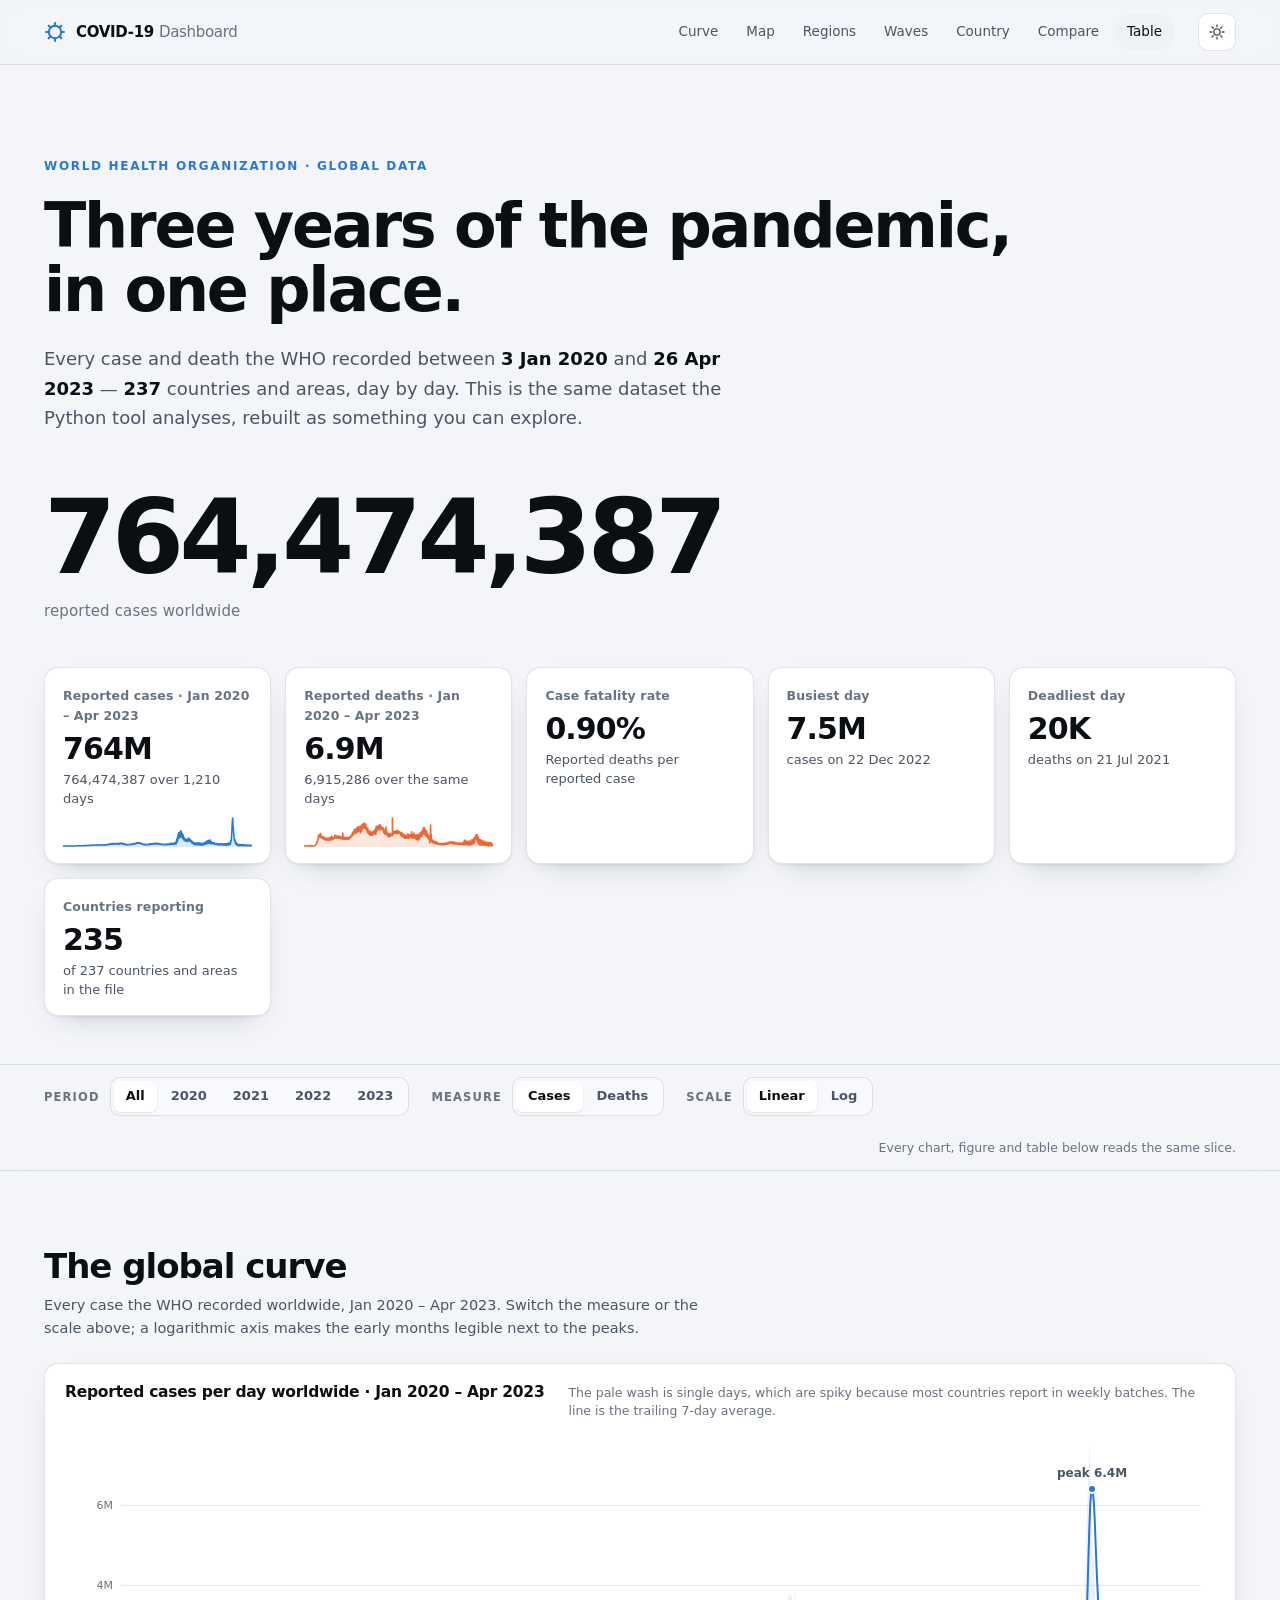
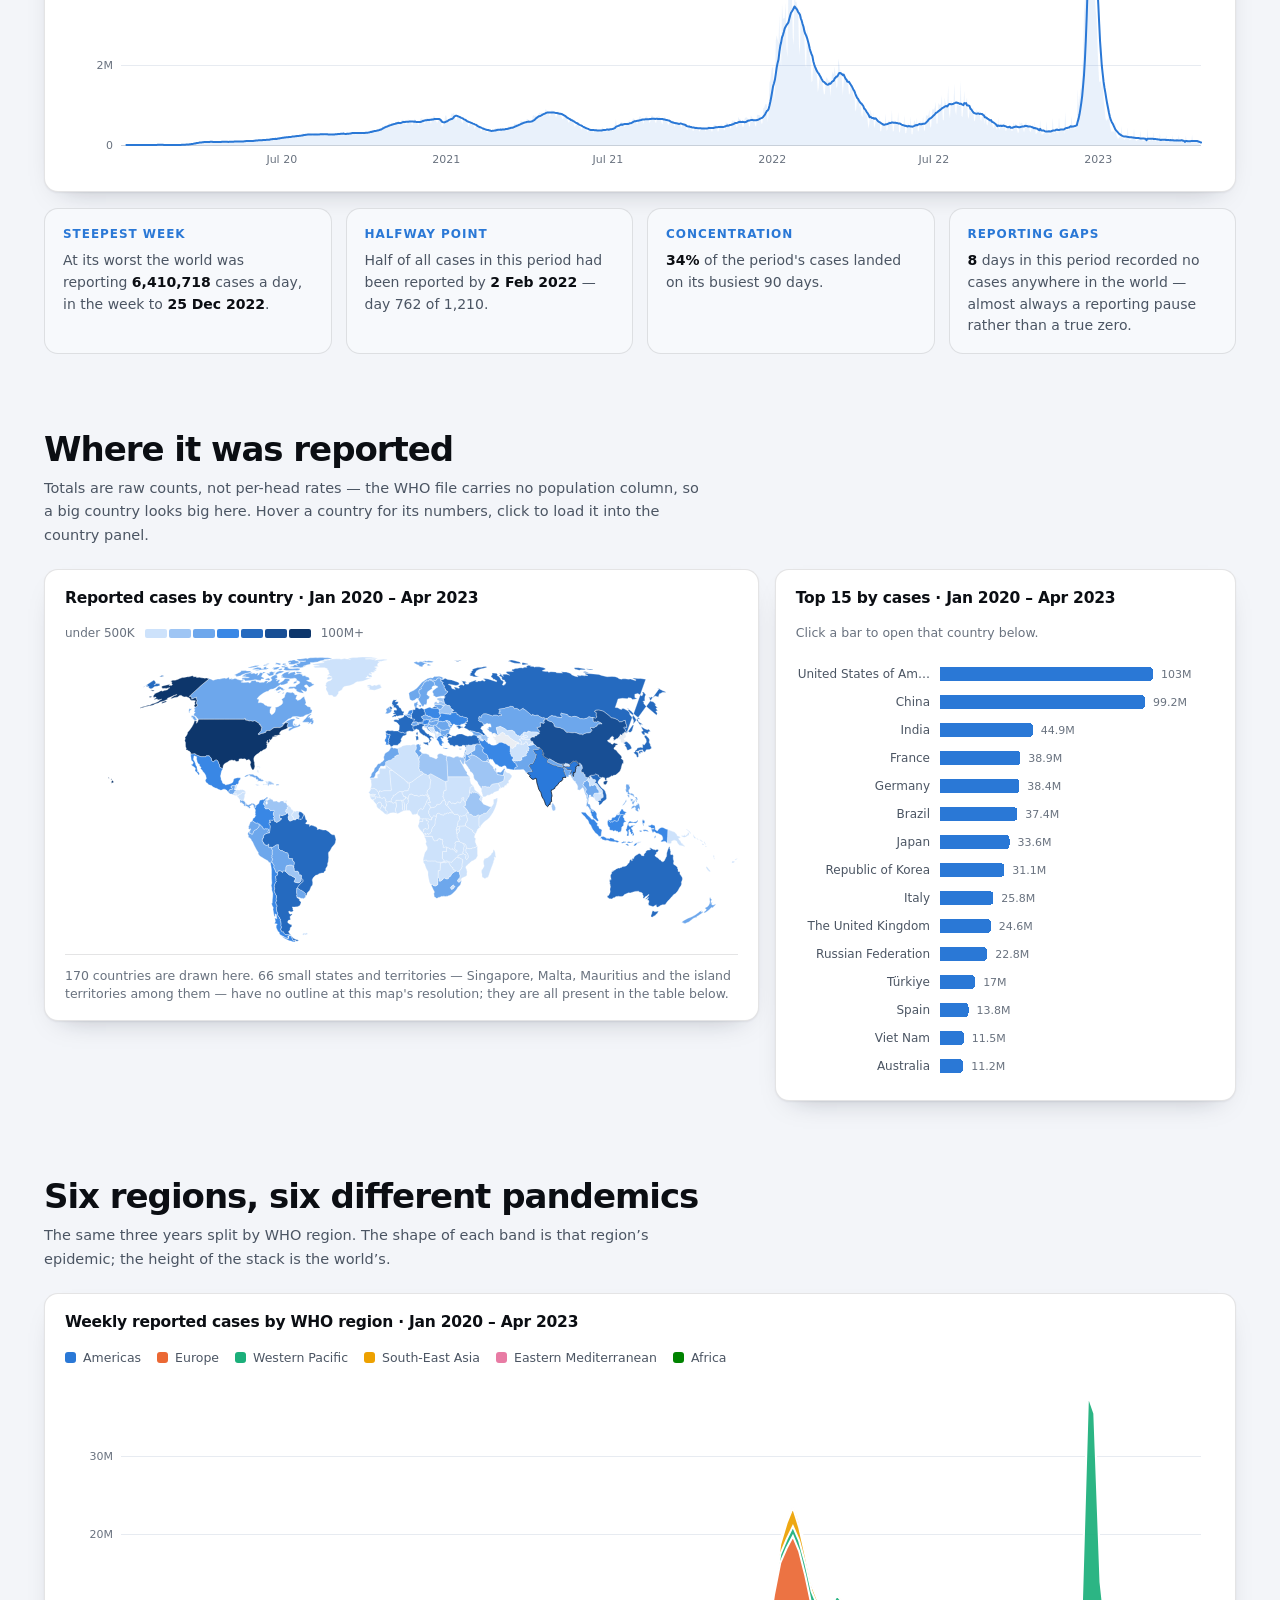
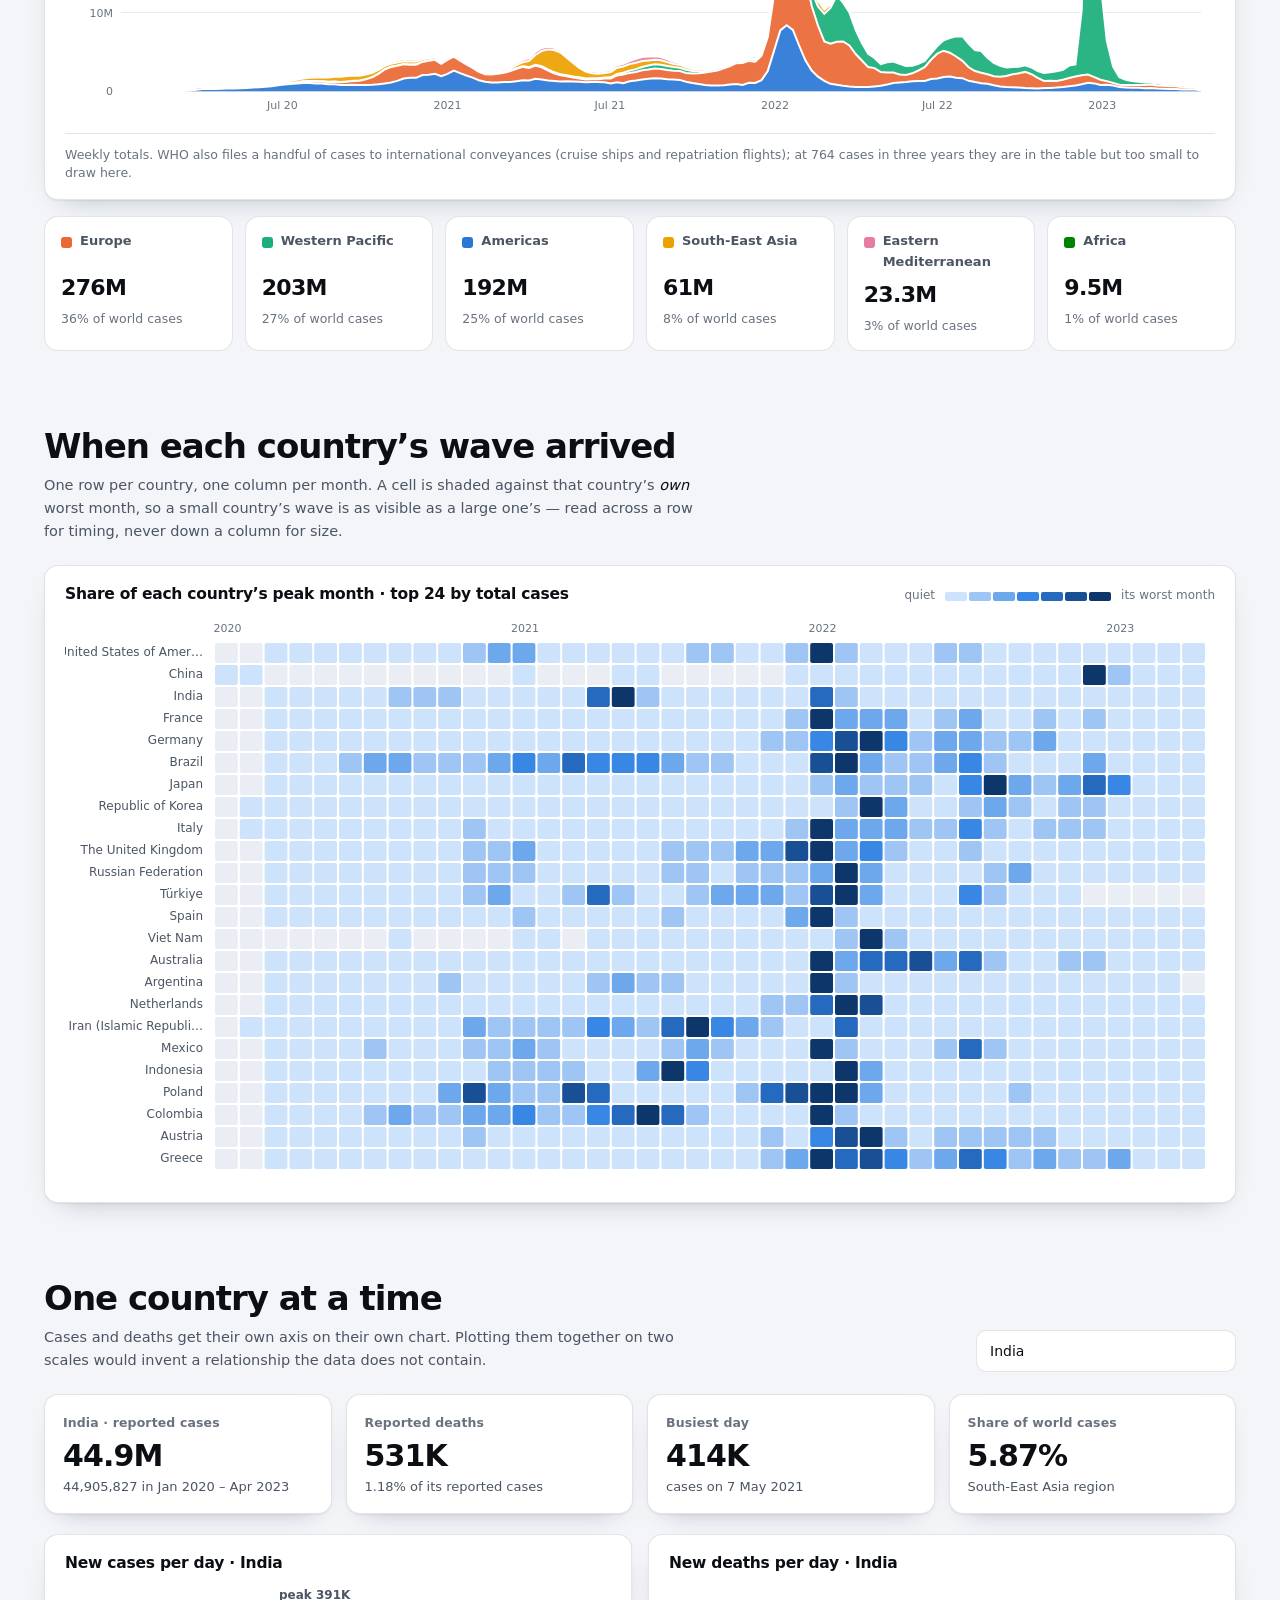
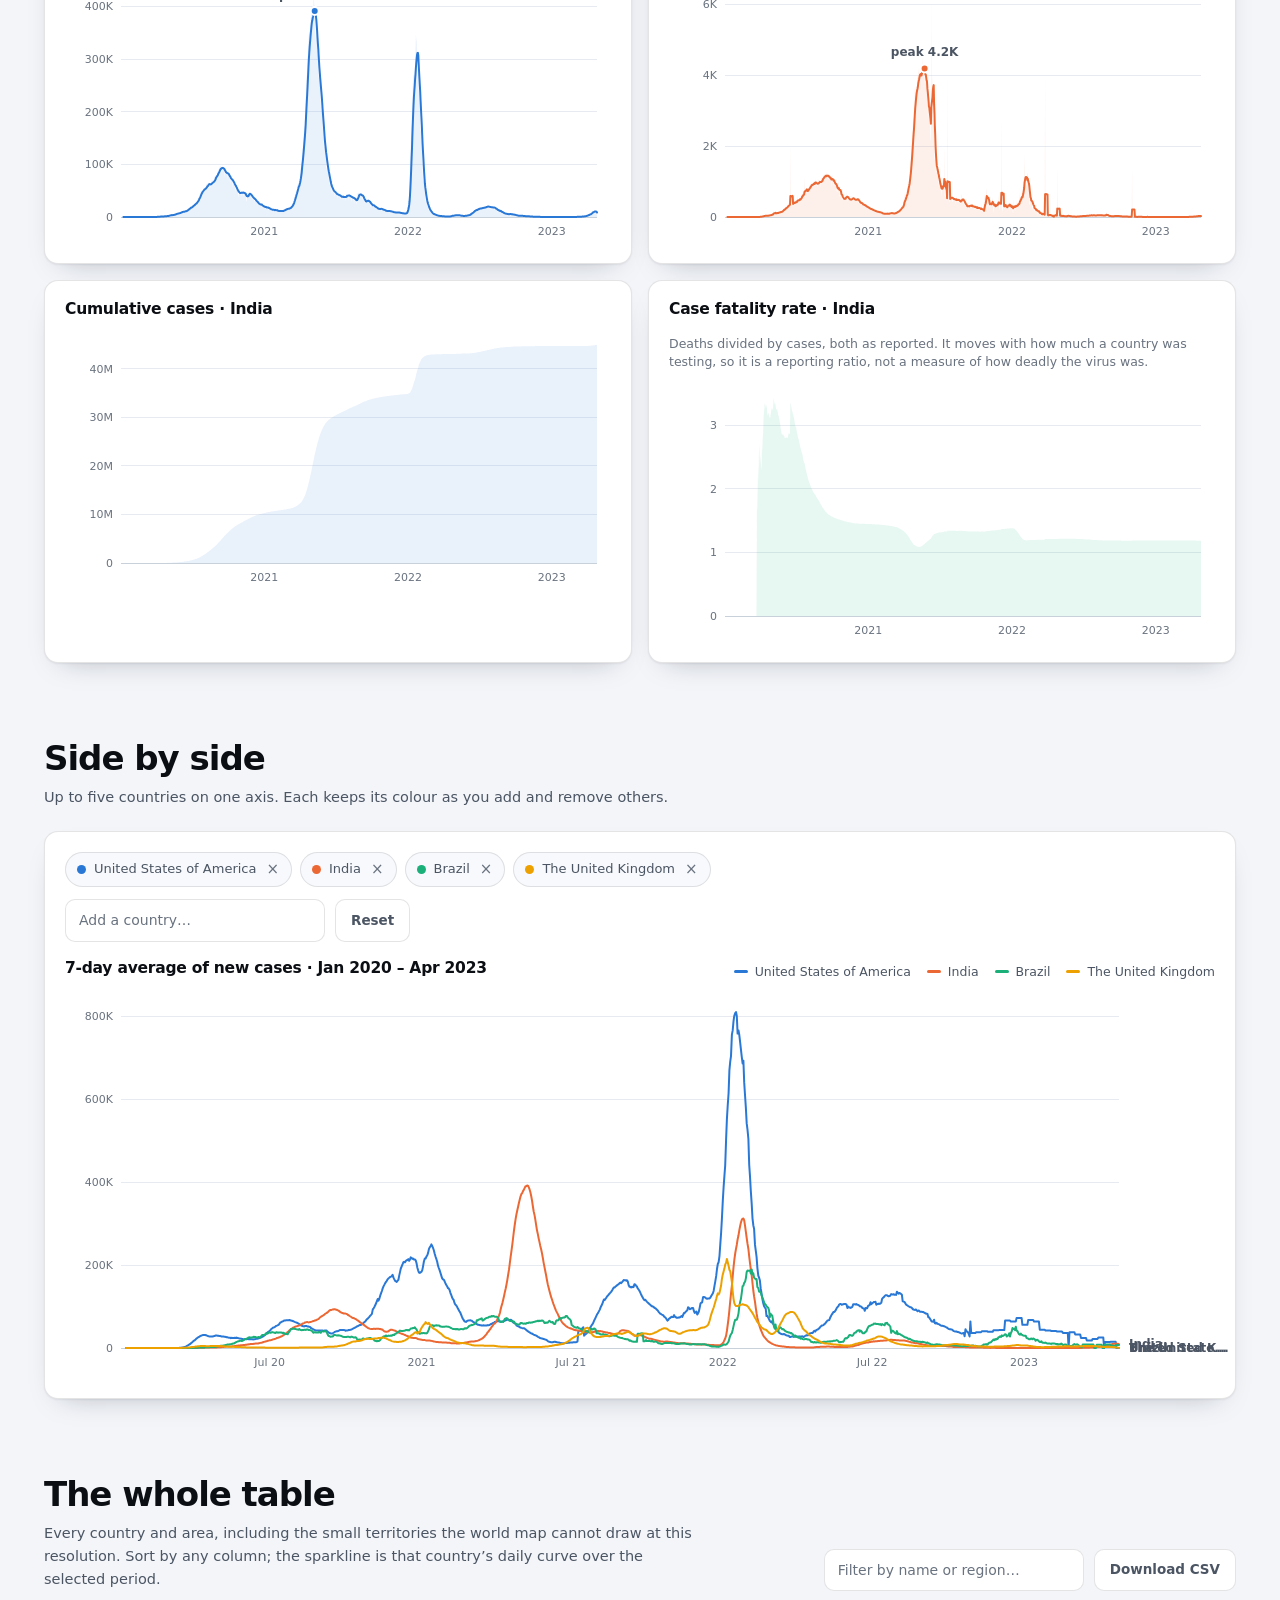
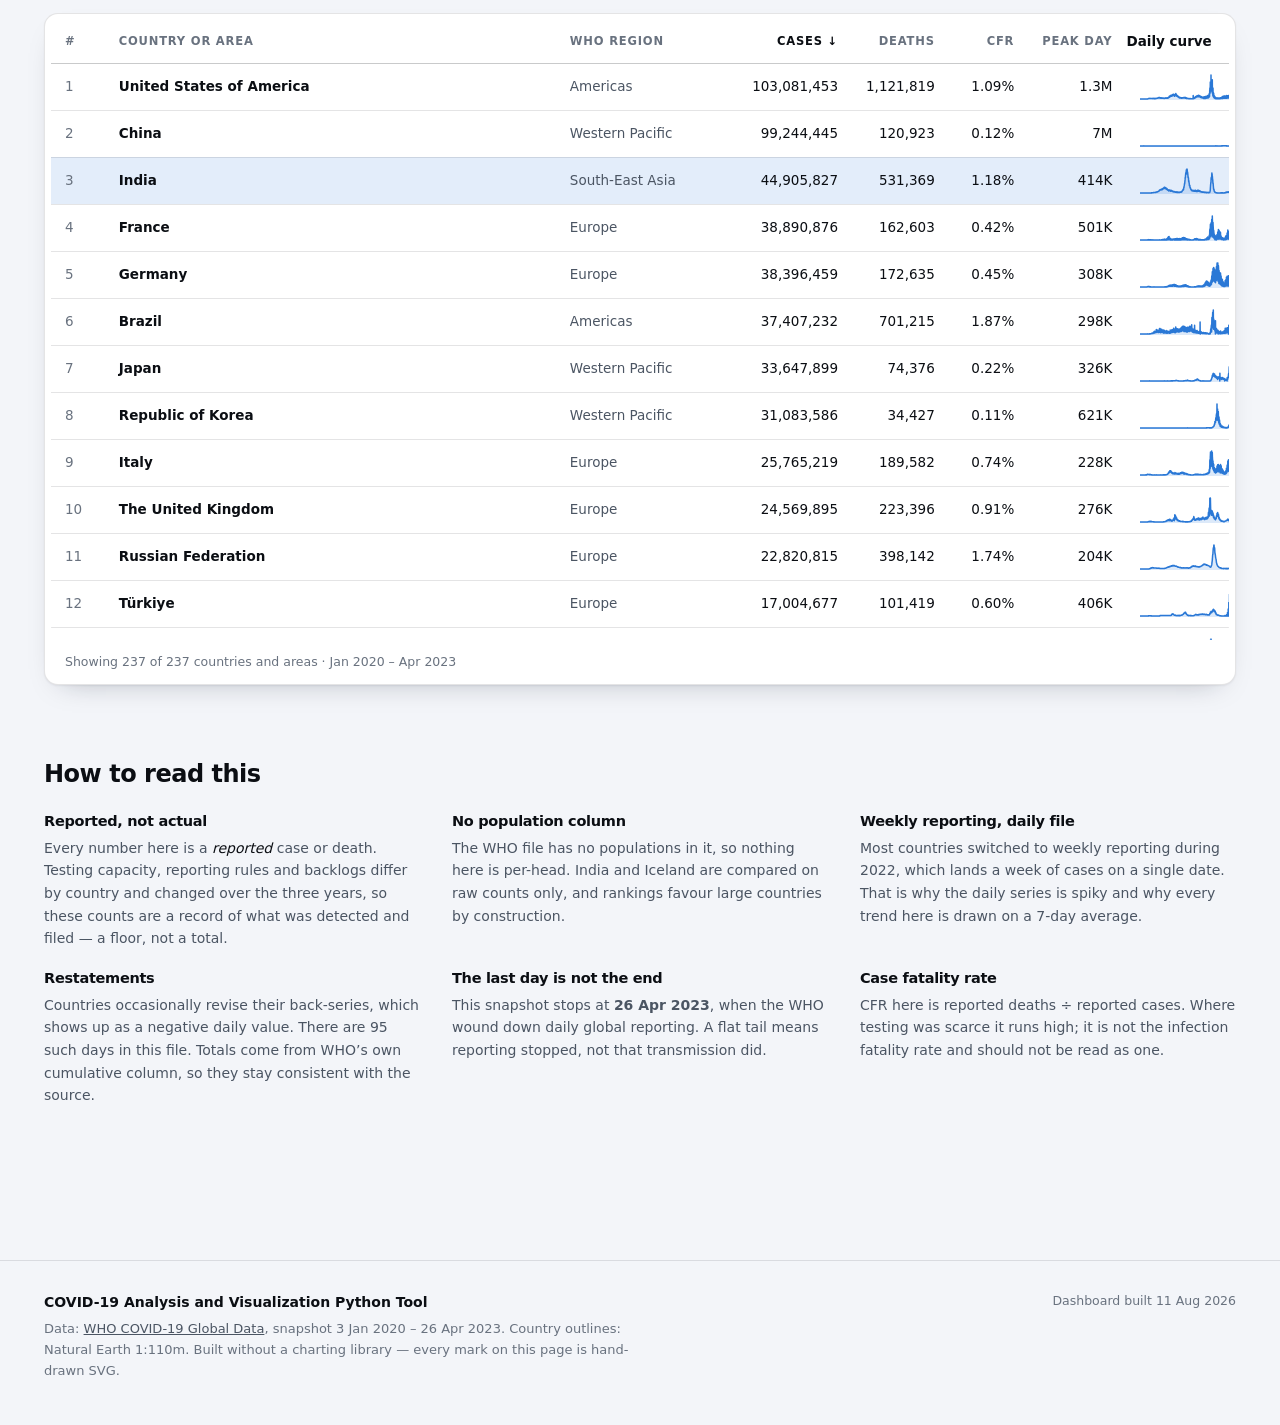
==== web/index.html @ 58fadcc5 "Add interactive web dashboard over the WHO dataset Rebuilds the project's analysis as a static, depe" ====
<!doctype html>
<html lang="en" data-theme="dark">
<head>
<meta charset="utf-8">
<meta name="viewport" content="width=device-width, initial-scale=1">
<title>COVID-19 Global Dashboard &middot; WHO data, 2020&ndash;2023</title>
<meta name="description" content="An interactive dashboard over the WHO COVID-19 global dataset: 764 million reported cases across 237 countries and areas, from January 2020 to April 2023.">
<meta name="color-scheme" content="dark light">
<link rel="icon" href="data:image/svg+xml,%3Csvg xmlns='http://www.w3.org/2000/svg' viewBox='0 0 32 32'%3E%3Ccircle cx='16' cy='16' r='9' fill='none' stroke='%233987e5' stroke-width='3'/%3E%3Cg stroke='%233987e5' stroke-width='3' stroke-linecap='round'%3E%3Cpath d='M16 3v4M16 25v4M3 16h4M25 16h4M6.8 6.8l2.8 2.8M22.4 22.4l2.8 2.8M25.2 6.8l-2.8 2.8M9.6 22.4l-2.8 2.8'/%3E%3C/g%3E%3C/svg%3E">
<link rel="stylesheet" href="assets/css/styles.css">
</head>
<body>
<a class="skip-link" href="#main">Skip to content</a>

<header class="site-header">
  <div class="wrap header-inner">
    <a class="brand" href="#top">
      <svg class="brand-mark" viewBox="0 0 32 32" aria-hidden="true" focusable="false">
        <circle cx="16" cy="16" r="9" fill="none" stroke="currentColor" stroke-width="3"/>
        <g stroke="currentColor" stroke-width="3" stroke-linecap="round">
          <path d="M16 3v4M16 25v4M3 16h4M25 16h4M6.8 6.8l2.8 2.8M22.4 22.4l2.8 2.8M25.2 6.8l-2.8 2.8M9.6 22.4l-2.8 2.8"/>
        </g>
      </svg>
      <span class="brand-text">COVID-19 <span class="brand-dim">Dashboard</span></span>
    </a>

    <nav class="site-nav" aria-label="Sections">
      <a href="#curve">Curve</a>
      <a href="#map">Map</a>
      <a href="#regions">Regions</a>
      <a href="#waves">Waves</a>
      <a href="#country">Country</a>
      <a href="#compare">Compare</a>
      <a href="#table">Table</a>
    </nav>

    <button class="theme-toggle" id="theme-toggle" type="button" aria-pressed="false">
      <svg class="icon-sun" viewBox="0 0 24 24" aria-hidden="true" focusable="false">
        <circle cx="12" cy="12" r="4.2" fill="none" stroke="currentColor" stroke-width="1.8"/>
        <g stroke="currentColor" stroke-width="1.8" stroke-linecap="round">
          <path d="M12 2.6v2.4M12 19v2.4M2.6 12h2.4M19 12h2.4M5.3 5.3l1.7 1.7M17 17l1.7 1.7M18.7 5.3L17 7M7 17l-1.7 1.7"/>
        </g>
      </svg>
      <svg class="icon-moon" viewBox="0 0 24 24" aria-hidden="true" focusable="false">
        <path d="M20 14.2A8.2 8.2 0 1 1 9.8 4a6.6 6.6 0 0 0 10.2 10.2z" fill="none" stroke="currentColor" stroke-width="1.8" stroke-linejoin="round"/>
      </svg>
      <span class="sr-only">Switch between dark and light theme</span>
    </button>
  </div>
</header>

<main id="main">
  <a id="top"></a>

  <!-- ── Hero ───────────────────────────────────────────────────────────── -->
  <section class="hero">
    <div class="wrap">
      <p class="eyebrow">World Health Organization &middot; global data</p>
      <h1>Three years of the pandemic,<br>in one place.</h1>
      <p class="lede">
        Every case and death the WHO recorded between
        <strong data-bind="meta.start"></strong> and <strong data-bind="meta.end"></strong> &mdash;
        <strong data-bind="meta.countries"></strong> countries and areas, day by day.
        This is the same dataset the Python tool analyses, rebuilt as something you can explore.
      </p>

      <div class="hero-figure">
        <p class="hero-figure-value" id="hero-value">&mdash;</p>
        <p class="hero-figure-label">reported cases worldwide</p>
      </div>

      <div class="kpi-row" id="kpi-row"></div>
    </div>
  </section>

  <!-- ── Filters ────────────────────────────────────────────────────────── -->
  <div class="filterbar" id="filterbar">
    <div class="wrap filterbar-inner">
      <div class="filter-group">
        <span class="filter-label" id="range-label">Period</span>
        <div class="segmented" role="group" aria-labelledby="range-label" id="range-control"></div>
      </div>
      <div class="filter-group">
        <span class="filter-label" id="metric-label">Measure</span>
        <div class="segmented" role="group" aria-labelledby="metric-label" id="metric-control"></div>
      </div>
      <div class="filter-group">
        <span class="filter-label" id="scale-label">Scale</span>
        <div class="segmented" role="group" aria-labelledby="scale-label" id="scale-control"></div>
      </div>
      <p class="filter-note">Every chart, figure and table below reads the same slice.</p>
    </div>
  </div>

  <!-- ── Global curve ───────────────────────────────────────────────────── -->
  <section class="section" id="curve">
    <div class="wrap">
      <header class="section-head">
        <div>
          <h2>The global curve</h2>
          <p class="section-sub" id="curve-sub"></p>
        </div>
      </header>

      <figure class="card chart-card">
        <figcaption class="chart-head">
          <h3 class="chart-title" id="curve-title"></h3>
          <p class="chart-note">The pale wash is single days, which are spiky because most countries report in weekly batches. The line is the trailing 7-day average.</p>
        </figcaption>
        <div class="chart" id="chart-curve" data-chart></div>
      </figure>

      <div class="callout-grid" id="curve-callouts"></div>
    </div>
  </section>

  <!-- ── World map ──────────────────────────────────────────────────────── -->
  <section class="section" id="map">
    <div class="wrap">
      <header class="section-head">
        <div>
          <h2>Where it was reported</h2>
          <p class="section-sub">Totals are raw counts, not per-head rates &mdash; the WHO file carries no population column, so a big country looks big here. Hover a country for its numbers, click to load it into the country panel.</p>
        </div>
      </header>

      <div class="map-layout">
        <figure class="card chart-card map-card">
          <figcaption class="chart-head">
            <h3 class="chart-title" id="map-title"></h3>
            <div class="map-legend" id="map-legend"></div>
          </figcaption>
          <div class="chart map-chart" id="chart-map" data-chart></div>
          <p class="chart-foot" id="map-foot"></p>
        </figure>

        <figure class="card chart-card">
          <figcaption class="chart-head">
            <h3 class="chart-title" id="rank-title"></h3>
            <p class="chart-note">Click a bar to open that country below.</p>
          </figcaption>
          <div class="chart" id="chart-rank" data-chart></div>
        </figure>
      </div>
    </div>
  </section>

  <!-- ── Regions ────────────────────────────────────────────────────────── -->
  <section class="section" id="regions">
    <div class="wrap">
      <header class="section-head">
        <div>
          <h2>Six regions, six different pandemics</h2>
          <p class="section-sub">The same three years split by WHO region. The shape of each band is that region&rsquo;s epidemic; the height of the stack is the world&rsquo;s.</p>
        </div>
      </header>

      <figure class="card chart-card">
        <figcaption class="chart-head">
          <h3 class="chart-title" id="regions-title"></h3>
          <div class="legend" id="regions-legend"></div>
        </figcaption>
        <div class="chart" id="chart-regions" data-chart></div>
        <p class="chart-foot">Weekly totals. WHO also files a handful of cases to international conveyances (cruise ships and repatriation flights); at <span data-bind="regions.otherCases"></span> cases in three years they are in the table but too small to draw here.</p>
      </figure>

      <div class="region-cards" id="region-cards"></div>
    </div>
  </section>

  <!-- ── Wave calendar ──────────────────────────────────────────────────── -->
  <section class="section" id="waves">
    <div class="wrap">
      <header class="section-head">
        <div>
          <h2>When each country&rsquo;s wave arrived</h2>
          <p class="section-sub">One row per country, one column per month. A cell is shaded against that country&rsquo;s <em>own</em> worst month, so a small country&rsquo;s wave is as visible as a large one&rsquo;s &mdash; read across a row for timing, never down a column for size.</p>
        </div>
      </header>

      <figure class="card chart-card">
        <figcaption class="chart-head">
          <h3 class="chart-title">Share of each country&rsquo;s peak month &middot; top 24 by total cases</h3>
          <div class="map-legend" id="waves-legend"></div>
        </figcaption>
        <div class="chart heatmap-chart" id="chart-waves" data-chart></div>
      </figure>
    </div>
  </section>

  <!-- ── Country explorer ───────────────────────────────────────────────── -->
  <section class="section" id="country">
    <div class="wrap">
      <header class="section-head">
        <div>
          <h2>One country at a time</h2>
          <p class="section-sub">Cases and deaths get their own axis on their own chart. Plotting them together on two scales would invent a relationship the data does not contain.</p>
        </div>
        <div class="picker">
          <label class="sr-only" for="country-select">Country or area</label>
          <input list="country-list" id="country-select" class="input" placeholder="Search 237 countries and areas" autocomplete="off" spellcheck="false">
          <datalist id="country-list"></datalist>
        </div>
      </header>

      <div class="country-panel" id="country-panel" aria-busy="true">
        <div class="kpi-row kpi-row--tight" id="country-kpis"></div>
        <div class="chart-grid">
          <figure class="card chart-card">
            <figcaption class="chart-head">
              <h3 class="chart-title" id="cd-cases-title"></h3>
            </figcaption>
            <div class="chart" id="chart-cd-cases" data-chart></div>
          </figure>
          <figure class="card chart-card">
            <figcaption class="chart-head">
              <h3 class="chart-title" id="cd-deaths-title"></h3>
            </figcaption>
            <div class="chart" id="chart-cd-deaths" data-chart></div>
          </figure>
          <figure class="card chart-card">
            <figcaption class="chart-head">
              <h3 class="chart-title" id="cd-cum-title"></h3>
            </figcaption>
            <div class="chart" id="chart-cd-cum" data-chart></div>
          </figure>
          <figure class="card chart-card">
            <figcaption class="chart-head">
              <h3 class="chart-title" id="cd-cfr-title"></h3>
              <p class="chart-note">Deaths divided by cases, both as reported. It moves with how much a country was testing, so it is a reporting ratio, not a measure of how deadly the virus was.</p>
            </figcaption>
            <div class="chart" id="chart-cd-cfr" data-chart></div>
          </figure>
        </div>
      </div>
    </div>
  </section>

  <!-- ── Compare ────────────────────────────────────────────────────────── -->
  <section class="section" id="compare">
    <div class="wrap">
      <header class="section-head">
        <div>
          <h2>Side by side</h2>
          <p class="section-sub">Up to five countries on one axis. Each keeps its colour as you add and remove others.</p>
        </div>
      </header>

      <div class="card compare-card">
        <div class="chip-row" id="compare-chips" role="group" aria-label="Selected countries"></div>
        <div class="compare-add">
          <label class="sr-only" for="compare-select">Add a country</label>
          <input list="country-list" id="compare-select" class="input" placeholder="Add a country&hellip;" autocomplete="off" spellcheck="false">
          <button class="btn" id="compare-reset" type="button">Reset</button>
        </div>
        <figure class="chart-card chart-card--bare">
          <figcaption class="chart-head">
            <h3 class="chart-title" id="compare-title"></h3>
            <div class="legend" id="compare-legend"></div>
          </figcaption>
          <div class="chart" id="chart-compare" data-chart></div>
        </figure>
      </div>
    </div>
  </section>

  <!-- ── Table ──────────────────────────────────────────────────────────── -->
  <section class="section" id="table">
    <div class="wrap">
      <header class="section-head">
        <div>
          <h2>The whole table</h2>
          <p class="section-sub">Every country and area, including the small territories the world map cannot draw at this resolution. Sort by any column; the sparkline is that country&rsquo;s daily curve over the selected period.</p>
        </div>
        <div class="picker">
          <label class="sr-only" for="table-search">Filter table</label>
          <input id="table-search" class="input" type="search" placeholder="Filter by name or region&hellip;" autocomplete="off">
          <button class="btn" id="download-csv" type="button">Download CSV</button>
        </div>
      </header>

      <div class="card table-card">
        <div class="table-scroll">
          <table class="data-table" id="data-table">
            <caption class="sr-only">COVID-19 totals by country and area</caption>
            <thead>
              <tr>
                <th scope="col" class="col-rank"><button type="button" data-sort="rank">#</button></th>
                <th scope="col" class="col-name"><button type="button" data-sort="name">Country or area</button></th>
                <th scope="col" class="col-region"><button type="button" data-sort="region">WHO region</button></th>
                <th scope="col" class="num"><button type="button" data-sort="cases">Cases</button></th>
                <th scope="col" class="num"><button type="button" data-sort="deaths">Deaths</button></th>
                <th scope="col" class="num"><button type="button" data-sort="cfr">CFR</button></th>
                <th scope="col" class="num col-peak"><button type="button" data-sort="peak">Peak day</button></th>
                <th scope="col" class="col-spark">Daily curve</th>
              </tr>
            </thead>
            <tbody id="table-body"></tbody>
          </table>
        </div>
        <p class="table-foot" id="table-foot"></p>
      </div>
    </div>
  </section>

  <!-- ── Method ─────────────────────────────────────────────────────────── -->
  <section class="section section--method" id="method">
    <div class="wrap">
      <h2>How to read this</h2>
      <div class="method-grid">
        <div class="method-item">
          <h3>Reported, not actual</h3>
          <p>Every number here is a <em>reported</em> case or death. Testing capacity, reporting rules and backlogs differ by country and changed over the three years, so these counts are a record of what was detected and filed &mdash; a floor, not a total.</p>
        </div>
        <div class="method-item">
          <h3>No population column</h3>
          <p>The WHO file has no populations in it, so nothing here is per-head. India and Iceland are compared on raw counts only, and rankings favour large countries by construction.</p>
        </div>
        <div class="method-item">
          <h3>Weekly reporting, daily file</h3>
          <p>Most countries switched to weekly reporting during 2022, which lands a week of cases on a single date. That is why the daily series is spiky and why every trend here is drawn on a 7-day average.</p>
        </div>
        <div class="method-item">
          <h3>Restatements</h3>
          <p>Countries occasionally revise their back-series, which shows up as a negative daily value. There are <span data-bind="meta.corrections">a few</span> such days in this file. Totals come from WHO&rsquo;s own cumulative column, so they stay consistent with the source.</p>
        </div>
        <div class="method-item">
          <h3>The last day is not the end</h3>
          <p>This snapshot stops at <strong data-bind="meta.end"></strong>, when the WHO wound down daily global reporting. A flat tail means reporting stopped, not that transmission did.</p>
        </div>
        <div class="method-item">
          <h3>Case fatality rate</h3>
          <p>CFR here is reported deaths &divide; reported cases. Where testing was scarce it runs high; it is not the infection fatality rate and should not be read as one.</p>
        </div>
      </div>
    </div>
  </section>
</main>

<footer class="site-footer">
  <div class="wrap footer-inner">
    <div>
      <p class="footer-title">COVID-19 Analysis and Visualization Python Tool</p>
      <p class="footer-note">
        Data: <a href="https://covid19.who.int/" rel="noopener">WHO COVID-19 Global Data</a>,
        snapshot <span data-bind="meta.start"></span> &ndash; <span data-bind="meta.end"></span>.
        Country outlines: Natural Earth 1:110m. Built without a charting library &mdash; every mark on this page is hand-drawn SVG.
      </p>
    </div>
    <p class="footer-meta">Dashboard built <span data-bind="meta.generated"></span></p>
  </div>
</footer>

<div class="tooltip" id="tooltip" role="status" aria-live="polite"></div>

<script src="data/core.js"></script>
<script src="assets/js/format.js"></script>
<script src="assets/js/charts.js"></script>
<script src="assets/js/app.js"></script>
</body>
</html>
---- web/assets/css/styles.css ----
/* ==========================================================================
   COVID-19 Dashboard
   --------------------------------------------------------------------------
   Colour roles below are the only place hex appears. Charts read the series
   slots straight off the computed style, so light and dark swap in one place.

   The categorical slots and the sequential ramp are the validated default
   from the data-viz palette, in the documented order (the order is the
   colour-blindness safety mechanism, so it is never re-shuffled). Both modes
   were checked against the surfaces declared here.
   ========================================================================== */

:root {
  color-scheme: dark;

  /* Surfaces & ink */
  --page:        #0b0e13;
  --page-2:      #0e1218;
  --surface:     #12161d;
  --surface-2:   #171d26;
  --surface-3:   #1c232e;
  --text:        #f2f5f8;
  --text-2:      #a9b3c1;
  --muted:       #7d8794;
  --border:      rgba(255, 255, 255, 0.09);
  --border-firm: rgba(255, 255, 255, 0.16);
  --grid:        #1d232d;
  --axis:        #2a3240;
  --shadow:      0 1px 2px rgba(0, 0, 0, 0.4), 0 12px 32px -16px rgba(0, 0, 0, 0.7);
  --ring:        #3987e5;

  /* Categorical slots — fixed order, assigned in sequence, never cycled */
  --series-1: #3987e5;
  --series-2: #d95926;
  --series-3: #199e70;
  --series-4: #c98500;
  --series-5: #d55181;
  --series-6: #008300;
  --series-7: #9085e9;
  --series-8: #e66767;

  /* Sequential ramp (one hue, light → dark). In dark mode the low end is the
     step nearest the surface, so magnitude still reads as "brighter = more". */
  --seq-1: #0d366b;
  --seq-2: #184f95;
  --seq-3: #256abf;
  --seq-4: #3987e5;
  --seq-5: #6da7ec;
  --seq-6: #9ec5f4;
  --seq-7: #cde2fb;
  --seq-empty: #1a212b;

  --good:     #0ca30c;
  --critical: #d03b3b;

  --radius:    14px;
  --radius-sm: 9px;
  --wrap:      1240px;

  --font: system-ui, -apple-system, "Segoe UI", Roboto, "Helvetica Neue", Arial, sans-serif;
}

:root[data-theme="light"] {
  color-scheme: light;

  --page:        #f3f5f9;
  --page-2:      #eef1f6;
  --surface:     #ffffff;
  --surface-2:   #f7f9fc;
  --surface-3:   #eef2f7;
  --text:        #0b0e13;
  --text-2:      #4b5563;
  --muted:       #69727f;
  --border:      rgba(11, 14, 19, 0.11);
  --border-firm: rgba(11, 14, 19, 0.22);
  --grid:        #e7ebf1;
  --axis:        #c8d0da;
  --shadow:      0 1px 2px rgba(15, 23, 42, 0.06), 0 12px 28px -18px rgba(15, 23, 42, 0.35);
  --ring:        #2a78d6;

  --series-1: #2a78d6;
  --series-2: #eb6834;
  --series-3: #1baf7a;
  --series-4: #eda100;
  --series-5: #e87ba4;
  --series-6: #008300;
  --series-7: #4a3aa7;
  --series-8: #e34948;

  --seq-1: #cde2fb;
  --seq-2: #9ec5f4;
  --seq-3: #6da7ec;
  --seq-4: #3987e5;
  --seq-5: #256abf;
  --seq-6: #184f95;
  --seq-7: #0d366b;
  --seq-empty: #eaeef4;

  --good:     #006300;
  --critical: #c22c2c;
}

/* --------------------------------------------------------------------------
   Base
   -------------------------------------------------------------------------- */

*, *::before, *::after { box-sizing: border-box; }

html { -webkit-text-size-adjust: 100%; scroll-behavior: smooth; scroll-padding-top: 132px; }

body {
  margin: 0;
  font-family: var(--font);
  font-size: 16px;
  line-height: 1.6;
  color: var(--text);
  background: var(--page);
  -webkit-font-smoothing: antialiased;
  overflow-x: hidden;
}

h1, h2, h3 { margin: 0; line-height: 1.15; letter-spacing: -0.02em; font-weight: 640; }
p { margin: 0; }
a { color: inherit; }

.wrap { width: 100%; max-width: var(--wrap); margin: 0 auto; padding: 0 24px; }

.sr-only {
  position: absolute; width: 1px; height: 1px; padding: 0; margin: -1px;
  overflow: hidden; clip: rect(0 0 0 0); white-space: nowrap; border: 0;
}

.skip-link {
  position: absolute; left: 12px; top: -60px; z-index: 100;
  padding: 10px 16px; border-radius: var(--radius-sm);
  background: var(--surface); color: var(--text); text-decoration: none;
  border: 1px solid var(--border-firm); transition: top .15s ease;
}
.skip-link:focus { top: 12px; }

:where(a, button, input, [tabindex]):focus-visible {
  outline: 2px solid var(--ring);
  outline-offset: 2px;
  border-radius: 6px;
}

/* --------------------------------------------------------------------------
   Header
   -------------------------------------------------------------------------- */

.site-header {
  position: sticky; top: 0; z-index: 40;
  background: color-mix(in srgb, var(--page) 86%, transparent);
  backdrop-filter: saturate(150%) blur(14px);
  border-bottom: 1px solid var(--border);
}

.header-inner {
  display: flex; align-items: center; gap: 24px;
  height: 64px;
}

.brand {
  display: inline-flex; align-items: center; gap: 10px;
  text-decoration: none; font-weight: 660; letter-spacing: -0.02em;
  font-size: 15px; white-space: nowrap;
}
.brand-mark { width: 22px; height: 22px; color: var(--series-1); flex: none; }
.brand-dim { color: var(--muted); font-weight: 500; }

.site-nav {
  display: flex; gap: 4px; margin-left: auto;
  overflow-x: auto; scrollbar-width: none;
}
.site-nav::-webkit-scrollbar { display: none; }
.site-nav a {
  padding: 7px 12px; border-radius: 999px;
  font-size: 13.5px; font-weight: 520; color: var(--text-2);
  text-decoration: none; white-space: nowrap;
  transition: background .15s ease, color .15s ease;
}
.site-nav a:hover { background: var(--surface-2); color: var(--text); }
.site-nav a[aria-current="true"] { background: var(--surface-3); color: var(--text); }

.theme-toggle {
  flex: none; width: 38px; height: 38px; display: grid; place-items: center;
  border: 1px solid var(--border); border-radius: 10px;
  background: var(--surface); color: var(--text-2); cursor: pointer;
  transition: color .15s ease, border-color .15s ease;
}
.theme-toggle:hover { color: var(--text); border-color: var(--border-firm); }
.theme-toggle svg { width: 18px; height: 18px; }
.icon-sun { display: none; }
:root[data-theme="light"] .icon-sun { display: block; }
:root[data-theme="light"] .icon-moon { display: none; }

/* --------------------------------------------------------------------------
   Hero
   -------------------------------------------------------------------------- */

.hero {
  position: relative;
  padding: clamp(48px, 8vw, 92px) 0 clamp(32px, 4vw, 48px);
  overflow: hidden;
}
.hero::before {
  content: ""; position: absolute; inset: -40% 0 auto 0; height: 620px;
  background:
    radial-gradient(58% 70% at 18% 0%, color-mix(in srgb, var(--series-1) 26%, transparent), transparent 68%),
    radial-gradient(46% 62% at 82% 8%, color-mix(in srgb, var(--series-7) 18%, transparent), transparent 66%);
  opacity: .5; pointer-events: none;
}
:root[data-theme="light"] .hero::before { opacity: .3; }
.hero > .wrap { position: relative; }

.eyebrow {
  font-size: 12px; font-weight: 640; letter-spacing: .14em; text-transform: uppercase;
  color: var(--series-1); margin-bottom: 18px;
}

.hero h1 {
  font-size: clamp(34px, 6.2vw, 62px);
  letter-spacing: -0.035em; line-height: 1.03;
  margin-bottom: 22px;
}

.lede {
  max-width: 62ch; font-size: clamp(15.5px, 1.5vw, 18px);
  color: var(--text-2); line-height: 1.65;
}
.lede strong { color: var(--text); font-weight: 620; }

.hero-figure { margin: clamp(32px, 5vw, 52px) 0 6px; }
.hero-figure-value {
  font-size: clamp(46px, 10vw, 104px);
  font-weight: 660; letter-spacing: -0.045em; line-height: 1;
  color: var(--text);
  /* Proportional figures: tabular-nums makes a display-size number look loose. */
}
.hero-figure-label {
  margin-top: 10px; font-size: 15px; color: var(--muted);
  letter-spacing: .01em;
}

/* --------------------------------------------------------------------------
   Stat tiles
   -------------------------------------------------------------------------- */

.kpi-row {
  display: grid; gap: 14px; margin-top: clamp(28px, 4vw, 44px);
  grid-template-columns: repeat(auto-fit, minmax(190px, 1fr));
}
.kpi-row--tight { margin-top: 0; margin-bottom: 20px; }

.stat {
  background: var(--surface); border: 1px solid var(--border);
  border-radius: var(--radius); padding: 18px 18px 16px;
  box-shadow: var(--shadow);
  display: flex; flex-direction: column; gap: 6px;
  min-width: 0;
}
.stat-label {
  font-size: 12.5px; font-weight: 560; color: var(--muted);
  letter-spacing: .01em;
}
.stat-value {
  font-size: clamp(24px, 2.6vw, 30px); font-weight: 640;
  letter-spacing: -0.03em; line-height: 1.1; color: var(--text);
}
.stat-sub { font-size: 13px; color: var(--text-2); line-height: 1.45; }
.stat-delta { font-size: 13px; font-weight: 560; display: inline-flex; align-items: center; gap: 5px; }
.stat-delta.is-up { color: var(--critical); }
.stat-delta.is-down { color: var(--good); }
.stat-spark { height: 30px; margin-top: 2px; }
.stat-spark svg { width: 100%; height: 30px; }

/* --------------------------------------------------------------------------
   Filter bar
   -------------------------------------------------------------------------- */

.filterbar {
  position: sticky; top: 64px; z-index: 30;
  background: color-mix(in srgb, var(--page) 90%, transparent);
  backdrop-filter: saturate(150%) blur(14px);
  border-top: 1px solid var(--border);
  border-bottom: 1px solid var(--border);
}
.filterbar-inner {
  display: flex; align-items: center; gap: 22px; flex-wrap: wrap;
  padding-top: 12px; padding-bottom: 12px;
}
.filter-group { display: flex; align-items: center; gap: 10px; min-width: 0; }
.filter-label {
  font-size: 11.5px; font-weight: 620; letter-spacing: .1em;
  text-transform: uppercase; color: var(--muted); white-space: nowrap;
}
.filter-note {
  margin-left: auto; font-size: 12.5px; color: var(--muted);
}

.segmented {
  display: inline-flex; padding: 3px; gap: 2px;
  background: var(--surface-2); border: 1px solid var(--border);
  border-radius: 10px;
}
.segmented button {
  appearance: none; border: 0; background: transparent; cursor: pointer;
  font: inherit; font-size: 13px; font-weight: 550; color: var(--text-2);
  padding: 5px 12px; border-radius: 7px; white-space: nowrap;
  transition: background .15s ease, color .15s ease;
}
.segmented button:hover { color: var(--text); }
.segmented button[aria-pressed="true"] {
  background: var(--surface); color: var(--text);
  box-shadow: 0 1px 2px rgba(0,0,0,.18);
}
:root[data-theme="light"] .segmented button[aria-pressed="true"] {
  box-shadow: 0 1px 2px rgba(15,23,42,.10);
}

/* --------------------------------------------------------------------------
   Sections & cards
   -------------------------------------------------------------------------- */

.section { padding: clamp(44px, 6vw, 76px) 0; }
.section + .section { padding-top: 0; }

.section-head {
  display: flex; align-items: flex-end; justify-content: space-between;
  gap: 24px; flex-wrap: wrap; margin-bottom: 22px;
}
.section-head h2 {
  font-size: clamp(24px, 3.2vw, 34px); letter-spacing: -0.03em;
  margin-bottom: 8px;
}
.section-sub { max-width: 72ch; color: var(--text-2); font-size: 14.5px; line-height: 1.6; }
.section-sub em { color: var(--text); font-style: italic; }

.card {
  background: var(--surface); border: 1px solid var(--border);
  border-radius: var(--radius); box-shadow: var(--shadow);
}

.chart-card { margin: 0; padding: 20px 20px 16px; }
.chart-card--bare { border: 0; box-shadow: none; background: none; padding: 0; }

.chart-head {
  display: flex; align-items: flex-start; justify-content: space-between;
  gap: 16px 24px; flex-wrap: wrap; margin-bottom: 14px;
}
.chart-title { font-size: 15.5px; font-weight: 620; letter-spacing: -0.015em; }
.chart-note {
  flex: 1 1 320px; min-width: 220px; font-size: 12.5px; color: var(--muted);
  line-height: 1.5;
}
.chart-foot {
  margin-top: 12px; padding-top: 12px; border-top: 1px solid var(--border);
  font-size: 12.5px; color: var(--muted); line-height: 1.5;
}
.chart { width: 100%; position: relative; }
/* Charts are drawn at the measured pixel width rather than scaled from a
   viewBox, so the SVG must not be stretched by CSS. The map is the exception:
   it is a fixed-ratio drawing and does scale. */
.chart svg { display: block; overflow: visible; }
.chart:focus-visible { outline: 2px solid var(--ring); outline-offset: 4px; border-radius: 8px; }

.chart-grid {
  display: grid; gap: 16px;
  grid-template-columns: repeat(auto-fit, minmax(400px, 1fr));
}

.callout-grid {
  display: grid; gap: 14px; margin-top: 16px;
  grid-template-columns: repeat(auto-fit, minmax(240px, 1fr));
}
.callout {
  border: 1px solid var(--border); border-radius: var(--radius);
  background: var(--surface-2); padding: 16px 18px;
}
.callout-when {
  font-size: 12px; font-weight: 620; letter-spacing: .08em; text-transform: uppercase;
  color: var(--series-1); margin-bottom: 6px;
}
.callout-what { font-size: 14px; color: var(--text-2); line-height: 1.55; }
.callout-what strong { color: var(--text); font-weight: 620; }

/* --------------------------------------------------------------------------
   Legend
   -------------------------------------------------------------------------- */

.legend { display: flex; flex-wrap: wrap; gap: 6px 16px; align-items: center; }
.legend-item {
  display: inline-flex; align-items: center; gap: 7px;
  font-size: 12.5px; color: var(--text-2); /* text never wears the series colour */
  background: none; border: 0; padding: 2px 0; font-family: inherit;
}
button.legend-item { cursor: pointer; }
button.legend-item:hover { color: var(--text); }
.legend-item[aria-pressed="false"] { opacity: .42; }
.legend-key { width: 14px; height: 3px; border-radius: 2px; flex: none; }
.legend-key--block { width: 11px; height: 11px; border-radius: 3px; }

.map-legend { display: flex; align-items: center; gap: 10px; font-size: 12px; color: var(--muted); }
.map-legend-scale { display: flex; gap: 2px; }
.map-legend-step { width: 22px; height: 9px; border-radius: 2px; }

/* --------------------------------------------------------------------------
   Map
   -------------------------------------------------------------------------- */

.map-layout {
  display: grid; gap: 16px;
  grid-template-columns: minmax(0, 1.55fr) minmax(0, 1fr);
  align-items: start;
}
@media (max-width: 1000px) { .map-layout { grid-template-columns: 1fr; } }

.map-chart svg { width: 100%; height: auto; overflow: hidden; }
.map-country {
  stroke: var(--surface); stroke-width: 0.5; cursor: pointer;
  transition: filter .12s ease;
}
.map-country:hover, .map-country.is-active {
  stroke: var(--text); stroke-width: 1.1; filter: brightness(1.14);
}
.map-country.is-empty { fill: var(--seq-empty); cursor: default; }
.map-country.is-empty:hover { filter: none; stroke: var(--surface); stroke-width: 0.5; }

/* --------------------------------------------------------------------------
   Region cards
   -------------------------------------------------------------------------- */

.region-cards {
  display: grid; gap: 12px; margin-top: 16px;
  grid-template-columns: repeat(auto-fit, minmax(180px, 1fr));
}
.region-card {
  border: 1px solid var(--border); border-radius: var(--radius);
  background: var(--surface); padding: 14px 16px;
  display: flex; flex-direction: column; gap: 4px;
}
.region-card-name {
  display: flex; align-items: flex-start; gap: 8px;
  font-size: 13px; font-weight: 580; color: var(--text-2);
  /* Two lines' worth, so a long region name doesn't push its card's value
     out of line with the others. */
  min-height: 2.7em;
}
.region-card-name .legend-key { margin-top: 6px; }
.region-card-value { font-size: 22px; font-weight: 640; letter-spacing: -0.03em; }
.region-card-sub { font-size: 12.5px; color: var(--muted); }

/* --------------------------------------------------------------------------
   Heatmap
   -------------------------------------------------------------------------- */

.heatmap-chart { overflow-x: auto; overflow-y: hidden; padding-bottom: 4px; }
.heatmap-chart svg { min-width: 720px; }
.heat-cell { cursor: default; }
.heat-cell:hover { stroke: var(--text); stroke-width: 1.5; }

/* --------------------------------------------------------------------------
   Inputs & chips
   -------------------------------------------------------------------------- */

.picker { display: flex; align-items: center; gap: 10px; flex-wrap: wrap; }

.input {
  font: inherit; font-size: 14px; color: var(--text);
  background: var(--surface); border: 1px solid var(--border);
  border-radius: 10px; padding: 9px 13px; min-width: 260px;
  transition: border-color .15s ease;
}
.input::placeholder { color: var(--muted); }
.input:hover { border-color: var(--border-firm); }

.btn {
  font: inherit; font-size: 13.5px; font-weight: 550; color: var(--text-2);
  background: var(--surface); border: 1px solid var(--border);
  border-radius: 10px; padding: 9px 15px; cursor: pointer;
  transition: color .15s ease, border-color .15s ease;
}
.btn:hover { color: var(--text); border-color: var(--border-firm); }

.compare-card { padding: 20px; }
.chip-row { display: flex; flex-wrap: wrap; gap: 8px; margin-bottom: 12px; min-height: 34px; }
.chip {
  display: inline-flex; align-items: center; gap: 8px;
  padding: 6px 10px 6px 11px; border-radius: 999px;
  border: 1px solid var(--border); background: var(--surface-2);
  font-size: 13px; color: var(--text-2);
}
.chip-key { width: 9px; height: 9px; border-radius: 50%; flex: none; }
.chip button {
  appearance: none; border: 0; background: none; cursor: pointer;
  color: var(--muted); font: inherit; font-size: 15px; line-height: 1;
  padding: 0 2px; border-radius: 4px;
}
.chip button:hover { color: var(--text); }
.compare-add { display: flex; gap: 10px; flex-wrap: wrap; margin-bottom: 18px; }

/* --------------------------------------------------------------------------
   Table
   -------------------------------------------------------------------------- */

.table-card { padding: 6px 6px 0; }
.table-scroll { overflow-x: auto; max-height: 620px; overflow-y: auto; border-radius: var(--radius); }

.data-table { width: 100%; border-collapse: collapse; font-size: 13.5px; }
.data-table th, .data-table td {
  padding: 10px 14px; text-align: left; white-space: nowrap;
  border-bottom: 1px solid var(--border);
}
.data-table thead th {
  position: sticky; top: 0; z-index: 2;
  background: var(--surface); padding: 0;
  border-bottom: 1px solid var(--border-firm);
}
.data-table thead th button {
  appearance: none; border: 0; background: none; cursor: pointer; font: inherit;
  width: 100%; text-align: inherit; padding: 12px 14px;
  font-size: 11.5px; font-weight: 640; letter-spacing: .07em; text-transform: uppercase;
  color: var(--muted); white-space: nowrap;
}
.data-table thead th button:hover { color: var(--text); }
.data-table thead th[aria-sort] button { color: var(--text); }
.data-table thead th[aria-sort] button::after { content: " \2193"; }
.data-table thead th[aria-sort="ascending"] button::after { content: " \2191"; }
.data-table th.num, .data-table td.num { text-align: right; font-variant-numeric: tabular-nums; }
.data-table thead th.num button { text-align: right; }
.data-table tbody tr { cursor: pointer; transition: background .1s ease; }
.data-table tbody tr:hover { background: var(--surface-2); }
.data-table tbody tr.is-active { background: color-mix(in srgb, var(--series-1) 13%, transparent); }
.col-rank { width: 52px; color: var(--muted); font-variant-numeric: tabular-nums; }
.td-name { font-weight: 560; }
.td-region { color: var(--text-2); }
.col-spark { width: 130px; }
.col-spark svg { display: block; width: 116px; height: 26px; }
.table-foot { padding: 12px 14px; font-size: 12.5px; color: var(--muted); }
.table-empty { padding: 28px 14px; color: var(--muted); text-align: center; }

/* --------------------------------------------------------------------------
   Method & footer
   -------------------------------------------------------------------------- */

.section--method { padding-top: clamp(44px, 6vw, 76px); }
.method-grid {
  display: grid; gap: 20px 32px; margin-top: 24px;
  grid-template-columns: repeat(auto-fit, minmax(280px, 1fr));
}
.method-item h3 { font-size: 14.5px; margin-bottom: 7px; }
.method-item p { font-size: 14px; color: var(--text-2); line-height: 1.62; }
.method-item em { color: var(--text); font-style: italic; }

.site-footer { border-top: 1px solid var(--border); margin-top: clamp(48px, 6vw, 80px); padding: 30px 0 44px; }
.footer-inner { display: flex; justify-content: space-between; gap: 24px; flex-wrap: wrap; }
.footer-title { font-size: 14px; font-weight: 600; margin-bottom: 6px; }
.footer-note { font-size: 13px; color: var(--muted); max-width: 74ch; line-height: 1.6; }
.footer-note a { color: var(--text-2); }
.footer-meta { font-size: 12.5px; color: var(--muted); }

/* --------------------------------------------------------------------------
   Tooltip
   -------------------------------------------------------------------------- */

.tooltip {
  position: fixed; z-index: 60; pointer-events: none; opacity: 0;
  transform: translate(-50%, -100%);
  background: var(--surface); color: var(--text);
  border: 1px solid var(--border-firm); border-radius: 10px;
  box-shadow: 0 4px 8px rgba(0,0,0,.24), 0 20px 40px -20px rgba(0,0,0,.7);
  padding: 10px 12px; font-size: 13px; min-width: 150px; max-width: 300px;
  transition: opacity .1s ease;
}
:root[data-theme="light"] .tooltip { box-shadow: 0 4px 8px rgba(15,23,42,.08), 0 18px 36px -20px rgba(15,23,42,.45); }
.tooltip.is-visible { opacity: 1; }
.tt-title { font-size: 12px; color: var(--muted); margin-bottom: 6px; letter-spacing: .01em; }
.tt-row { display: flex; align-items: baseline; gap: 8px; padding: 2px 0; }
.tt-key { width: 12px; height: 2.5px; border-radius: 2px; flex: none; align-self: center; }
/* Values lead, labels follow — the reader already knows the series. */
.tt-value { font-weight: 640; font-variant-numeric: tabular-nums; margin-left: auto; }
.tt-label { color: var(--text-2); }
.tt-note { margin-top: 6px; font-size: 11.5px; color: var(--muted); }

/* --------------------------------------------------------------------------
   Chart primitives (styled here so both themes swap in one place)
   -------------------------------------------------------------------------- */

.c-grid { stroke: var(--grid); stroke-width: 1; shape-rendering: crispEdges; }
.c-axis { stroke: var(--axis); stroke-width: 1; shape-rendering: crispEdges; }
.c-tick { fill: var(--muted); font-size: 11px; font-variant-numeric: tabular-nums; }
.c-label { fill: var(--text-2); font-size: 12px; }
.c-endlabel { fill: var(--text-2); font-size: 12px; font-weight: 580; }
.c-crosshair { stroke: var(--border-firm); stroke-width: 1; }
.c-hit { fill: transparent; }
.c-bar { shape-rendering: crispEdges; }
.c-empty { fill: var(--muted); font-size: 13px; }

/* --------------------------------------------------------------------------
   Loading
   -------------------------------------------------------------------------- */

[aria-busy="true"] .chart::after {
  content: "Loading daily series\2026";
  position: absolute; inset: 0; display: grid; place-items: center;
  font-size: 13px; color: var(--muted);
  background: var(--surface);
}
/* Refetch keeps the frame: hold the previous render, never a skeleton flash. */
.is-refreshing .chart svg { opacity: .55; transition: opacity .15s ease; }

@media (prefers-reduced-motion: reduce) {
  html { scroll-behavior: auto; }
  *, *::before, *::after { transition-duration: .01ms !important; animation-duration: .01ms !important; }
}

/* --------------------------------------------------------------------------
   Responsive
   -------------------------------------------------------------------------- */

@media (max-width: 900px) {
  html { scroll-padding-top: 118px; }
  .site-nav { display: none; }
  .filter-note { display: none; }
  .chart-grid { grid-template-columns: 1fr; }
}

@media (max-width: 620px) {
  .wrap { padding: 0 16px; }
  .header-inner { height: 56px; gap: 12px; }
  .filterbar { top: 56px; }
  .filterbar-inner { gap: 12px; align-items: flex-start; flex-direction: column; }
  .filter-group { width: 100%; }
  .segmented { width: 100%; overflow-x: auto; scrollbar-width: none; }
  .segmented::-webkit-scrollbar { display: none; }
  .filter-label { width: 62px; }
  .chart-card { padding: 16px 14px 12px; }
  .section-head { align-items: flex-start; }
  .input { min-width: 0; width: 100%; }
  .picker { width: 100%; }
  .kpi-row { grid-template-columns: repeat(auto-fit, minmax(150px, 1fr)); }
  .col-region, .col-peak { display: none; }
  .table-scroll { max-height: 540px; }
}

@media print {
  .site-header, .filterbar, .theme-toggle, .site-nav, .tooltip { display: none !important; }
  .card { box-shadow: none; break-inside: avoid; }
}
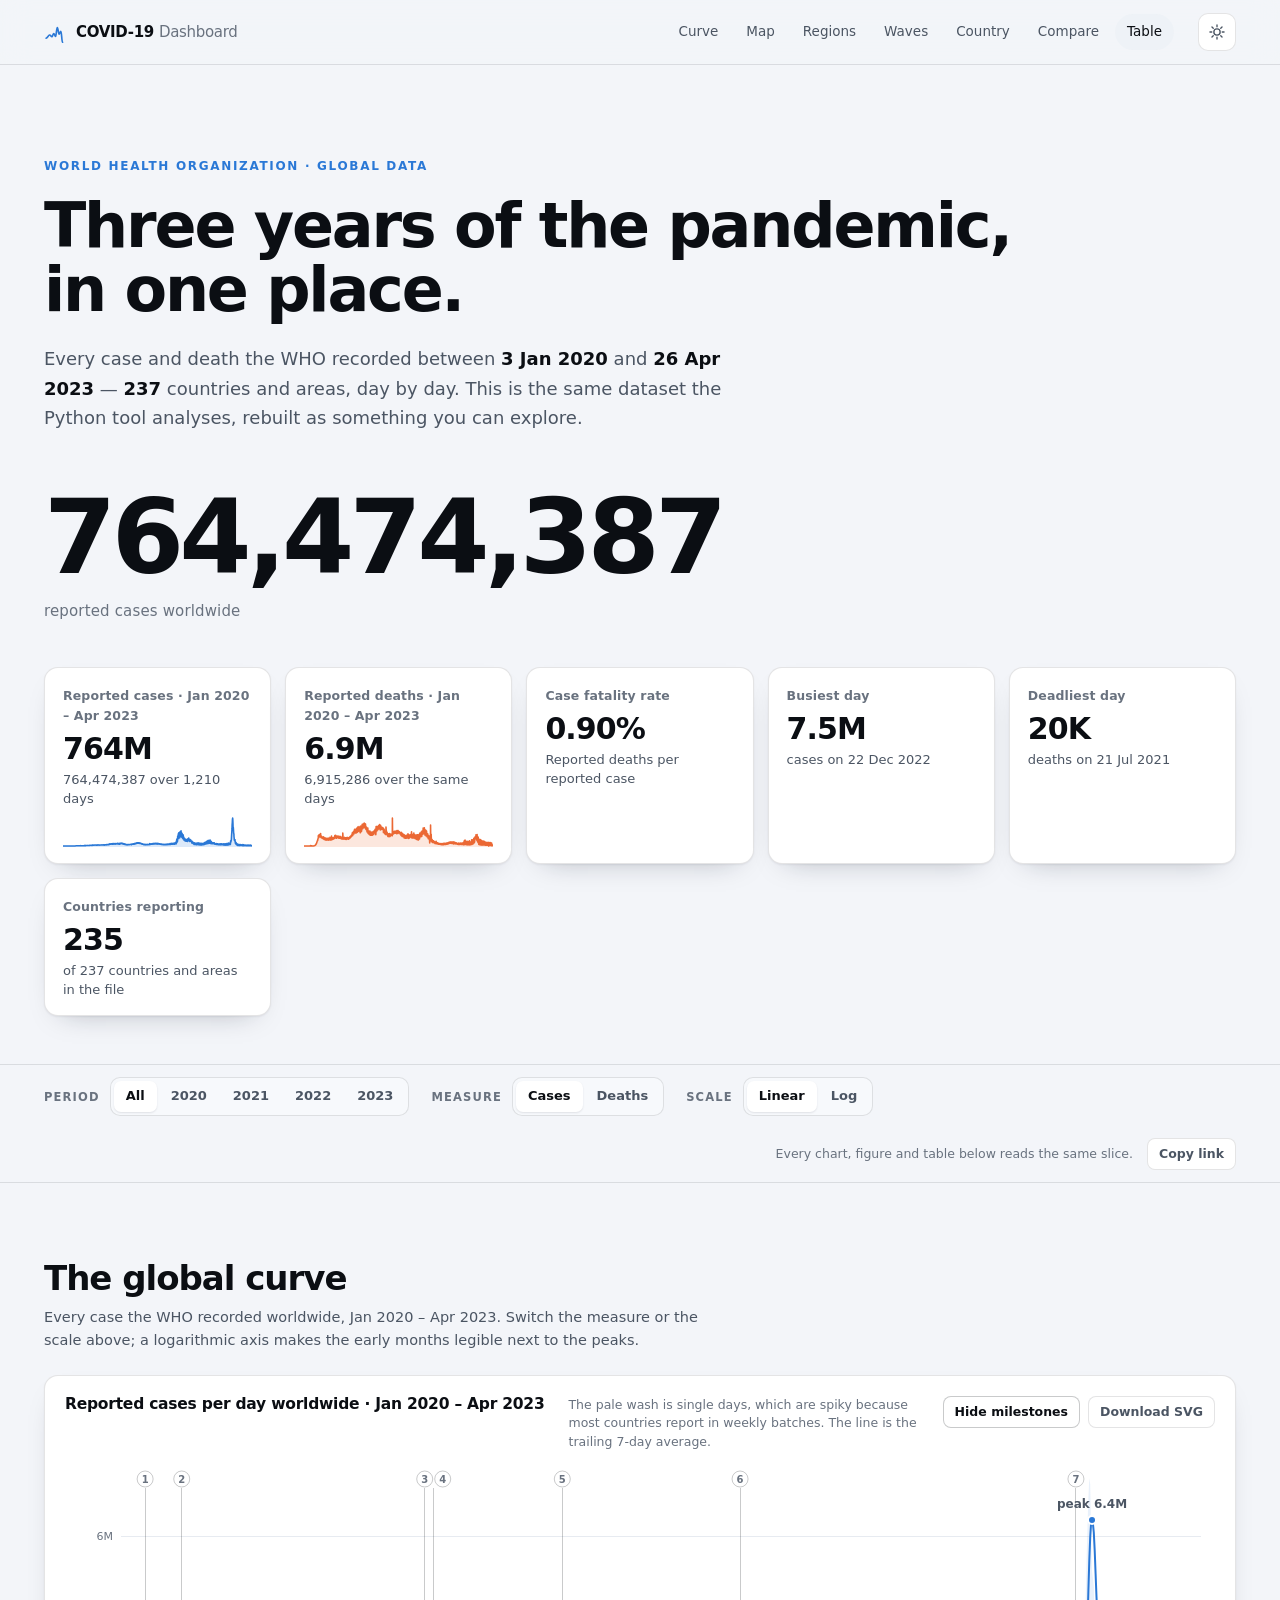
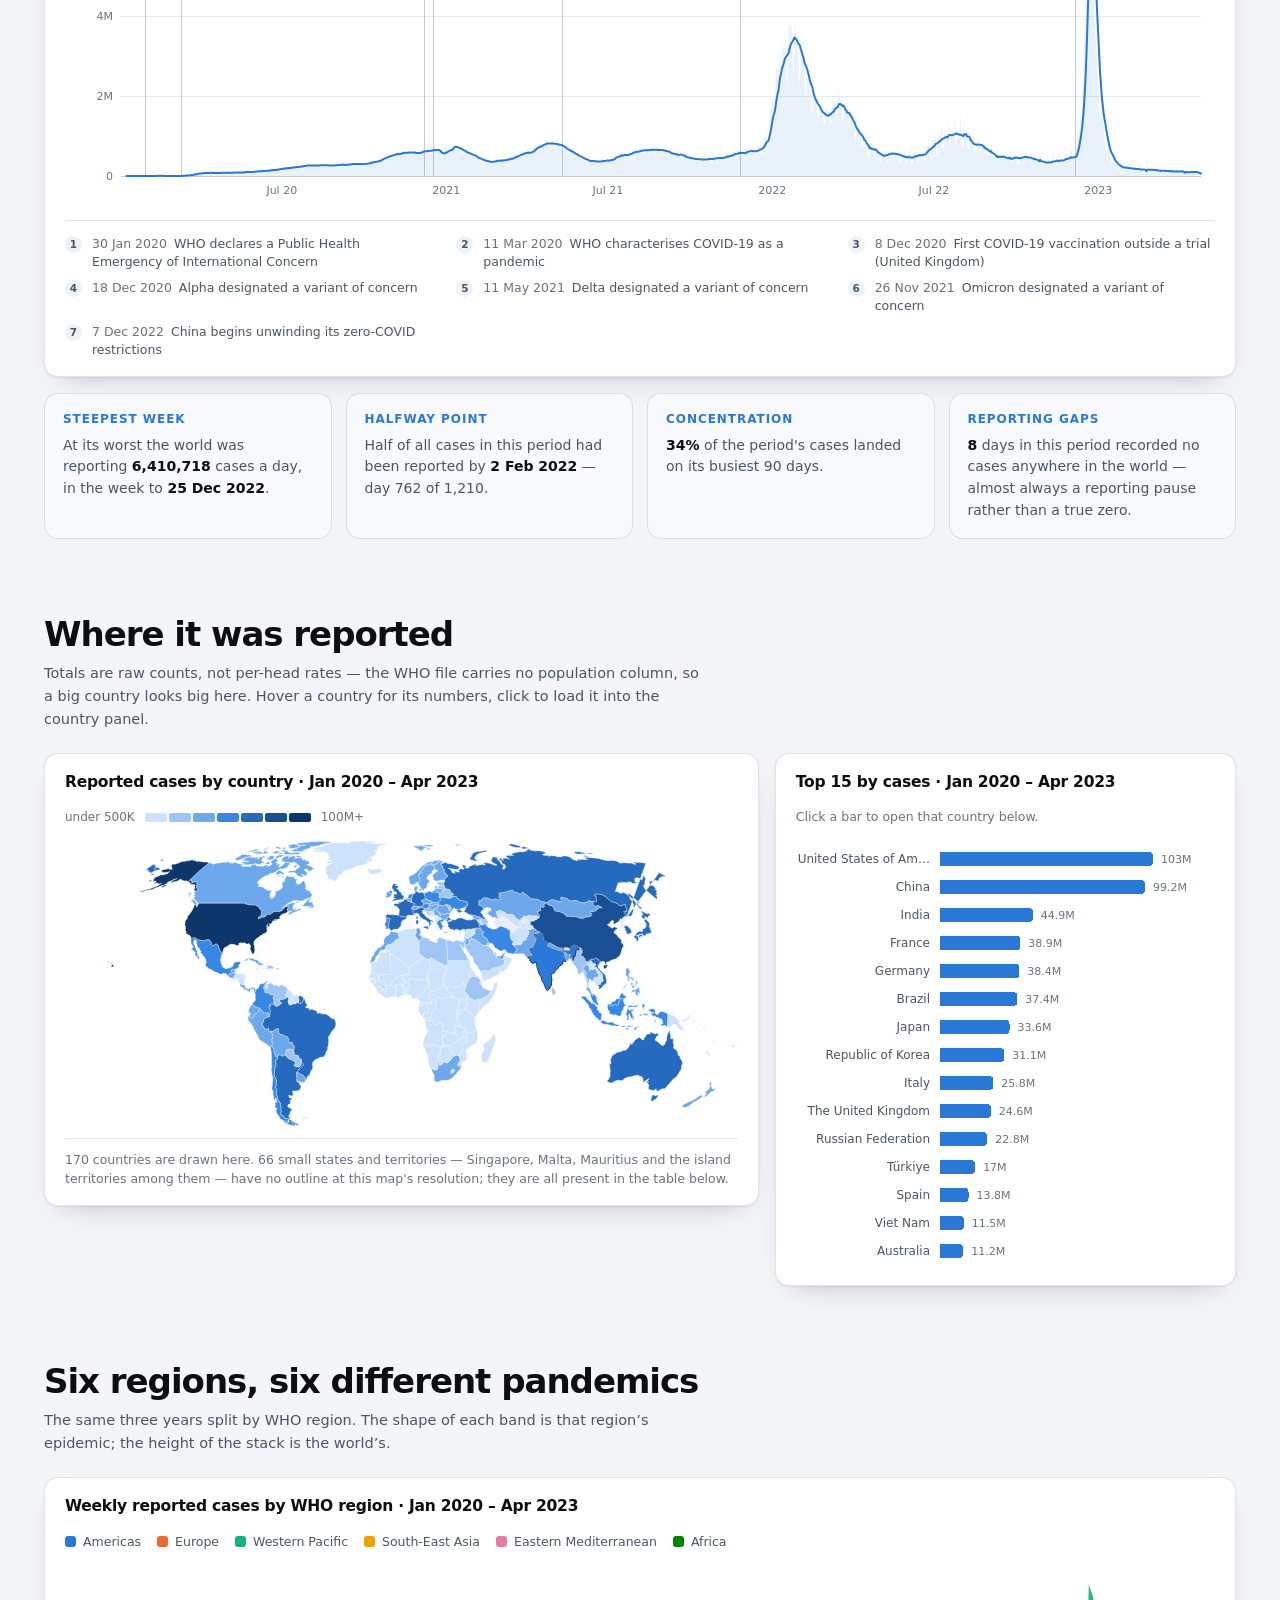
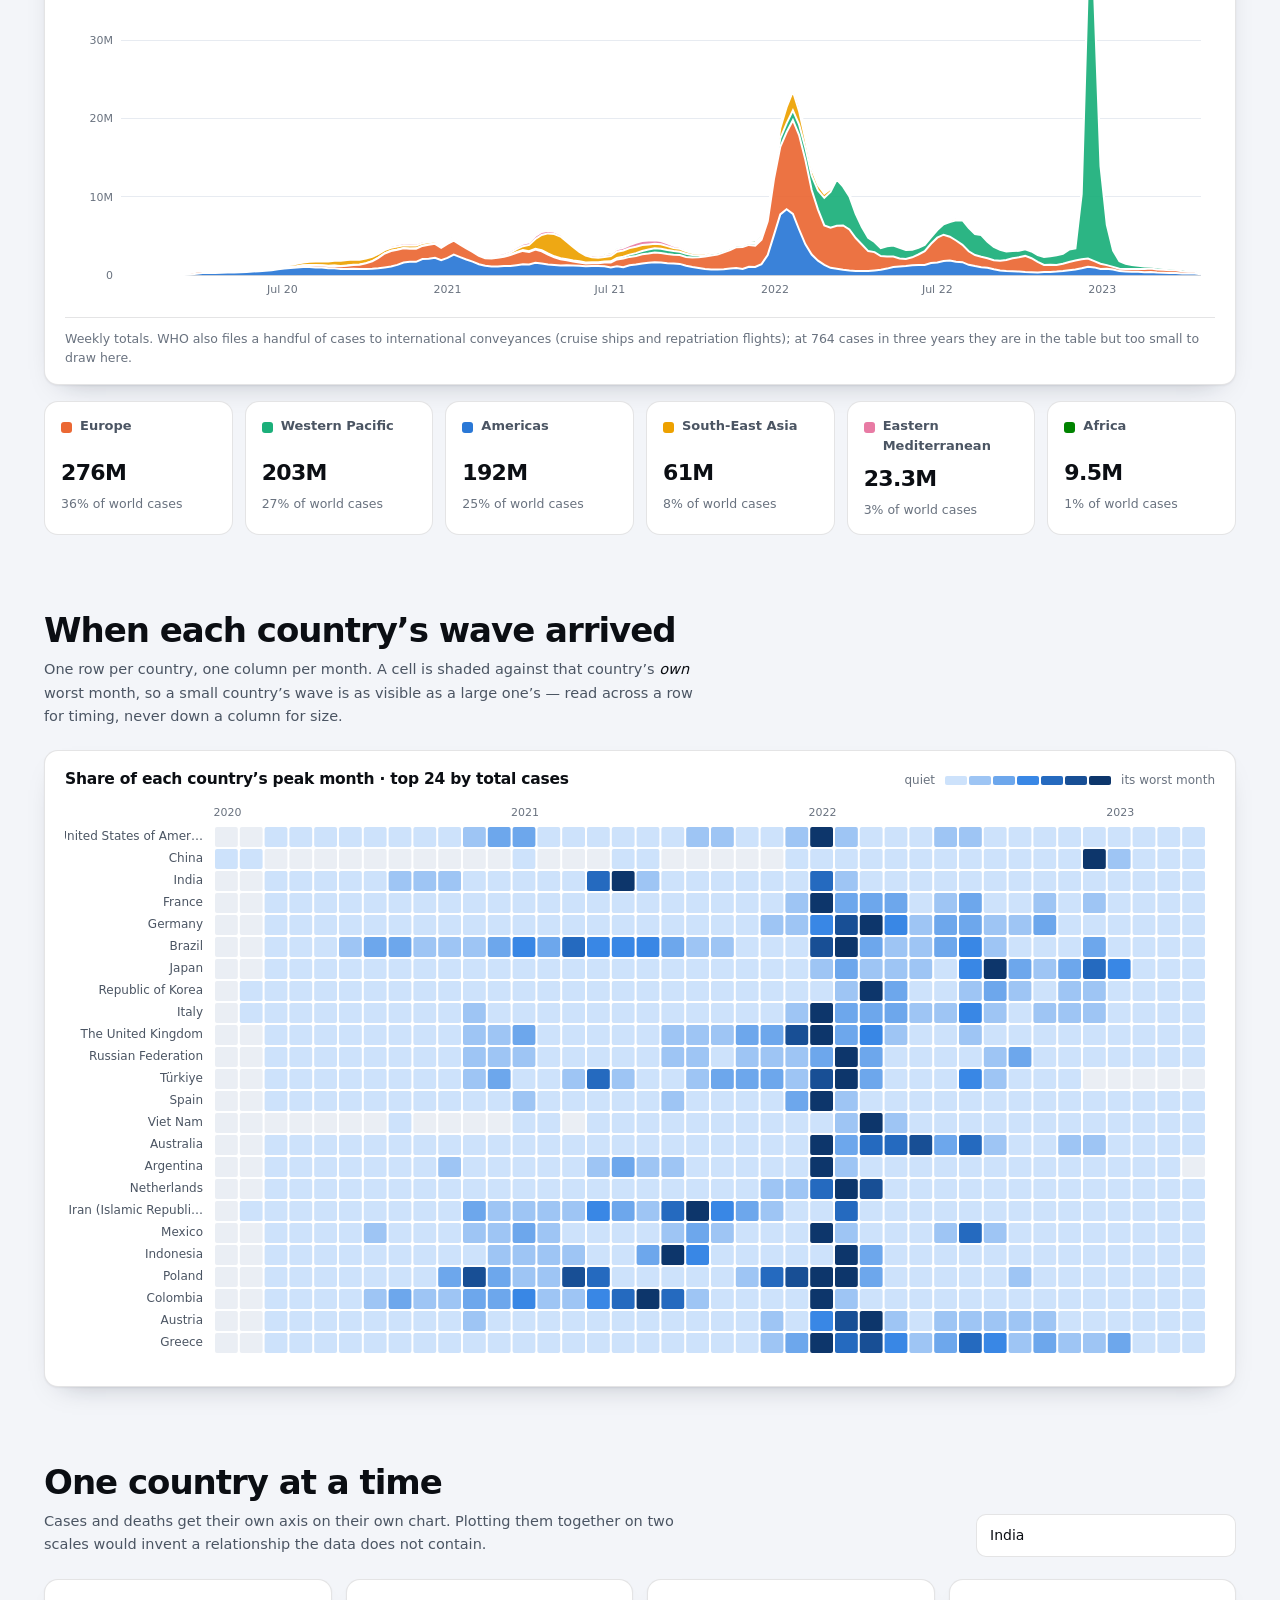
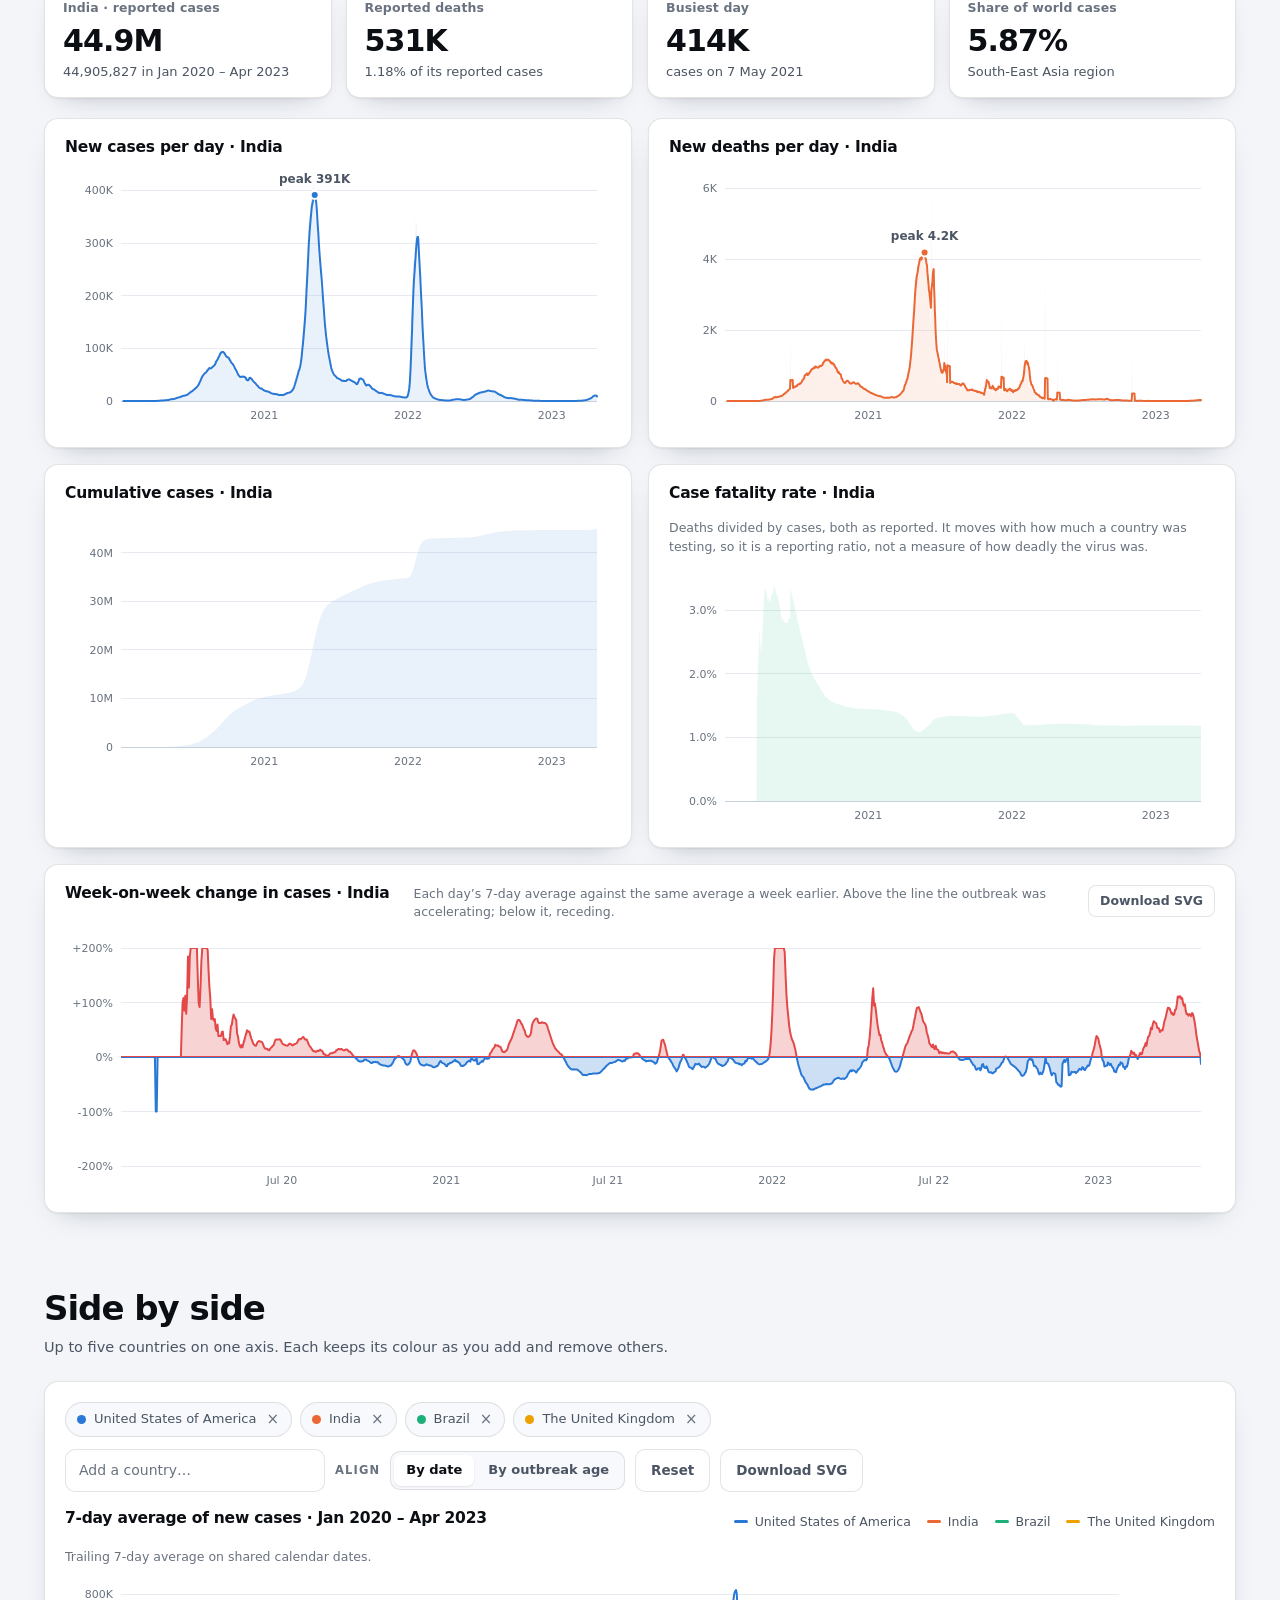
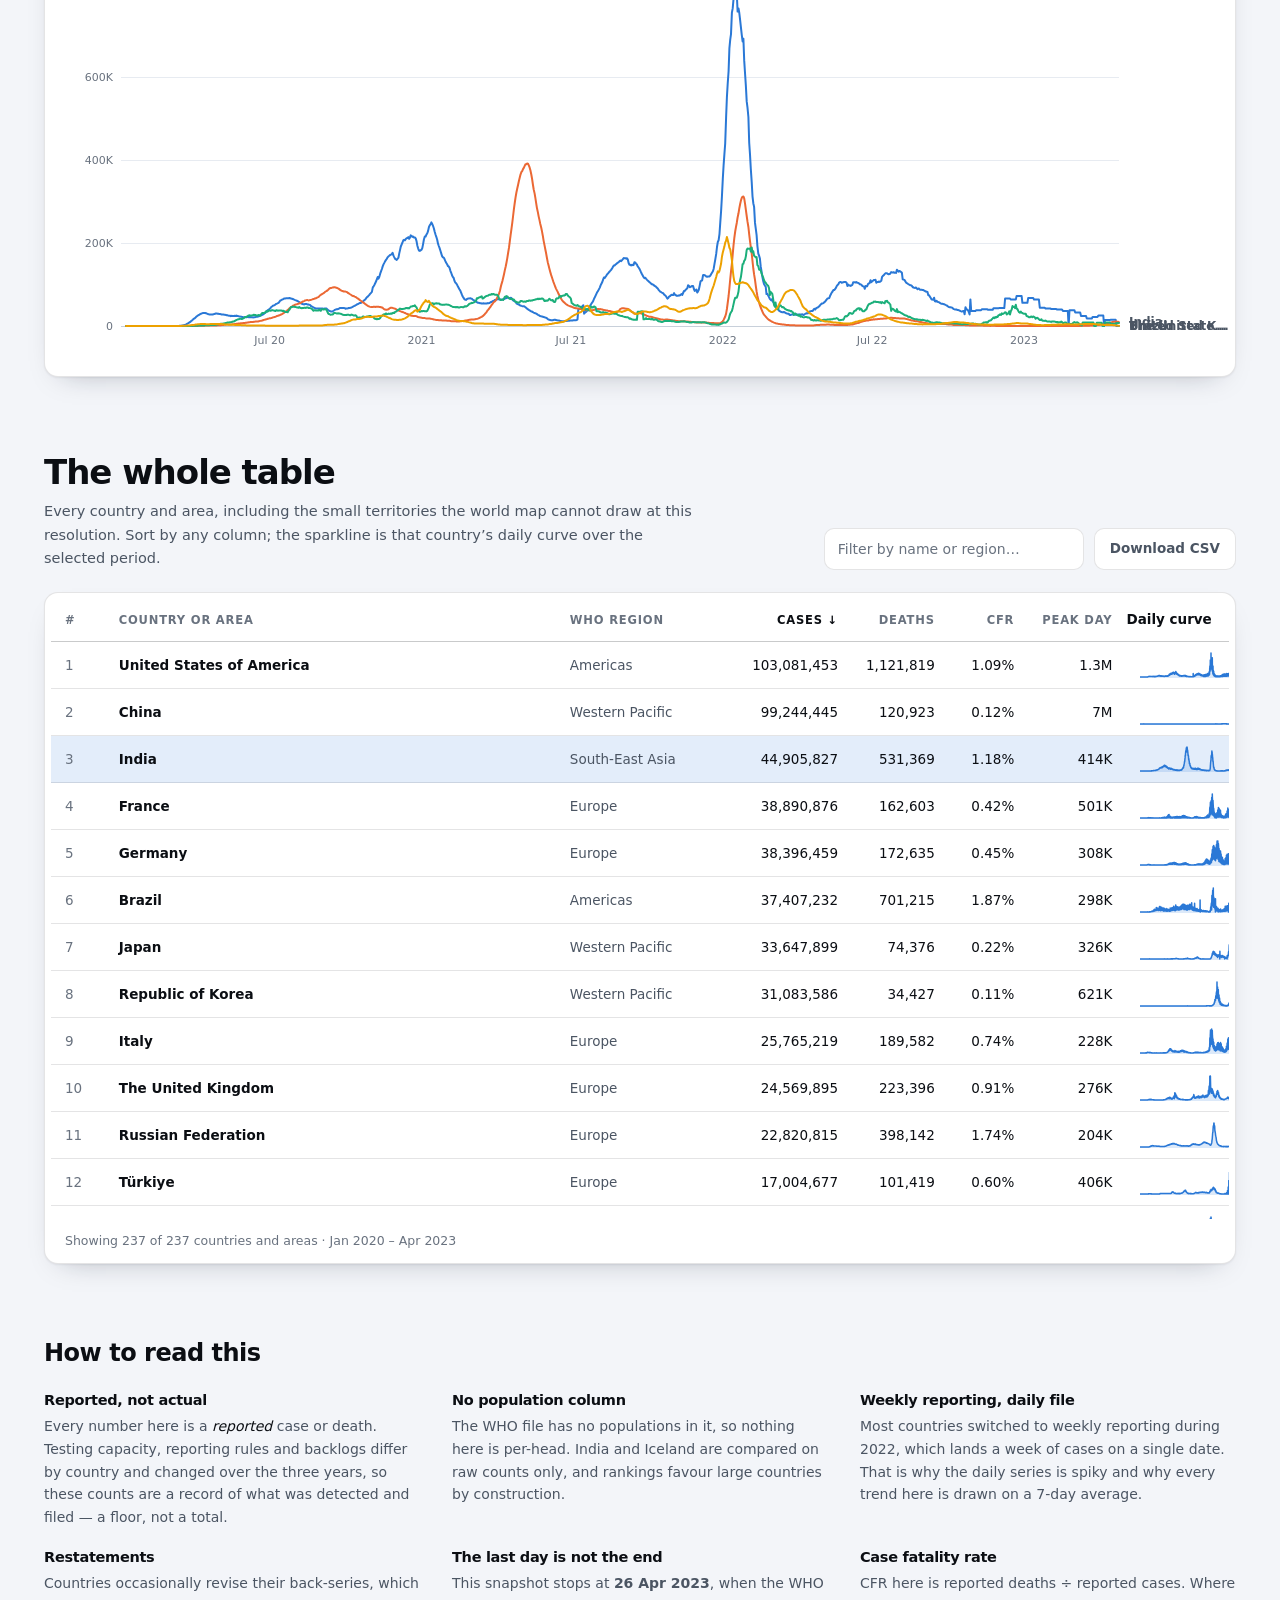
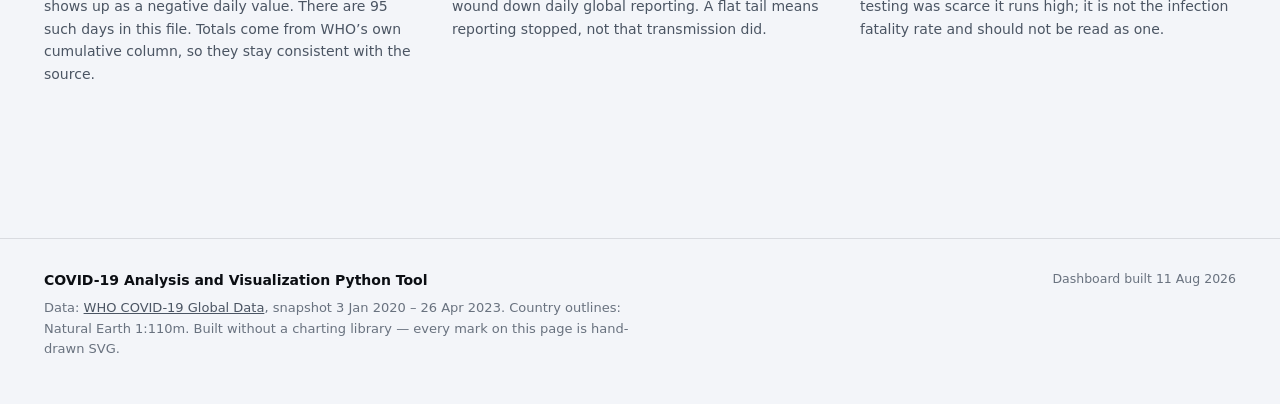
==== commit bd7f649f: "Add project branding and five dashboard features Branding (web/brand/, generated by tools/make_brand" ====
--- a/web/index.html
+++ b/web/index.html
@@ -6,7 +6,13 @@
 <title>COVID-19 Global Dashboard &middot; WHO data, 2020&ndash;2023</title>
 <meta name="description" content="An interactive dashboard over the WHO COVID-19 global dataset: 764 million reported cases across 237 countries and areas, from January 2020 to April 2023.">
 <meta name="color-scheme" content="dark light">
-<link rel="icon" href="data:image/svg+xml,%3Csvg xmlns='http://www.w3.org/2000/svg' viewBox='0 0 32 32'%3E%3Ccircle cx='16' cy='16' r='9' fill='none' stroke='%233987e5' stroke-width='3'/%3E%3Cg stroke='%233987e5' stroke-width='3' stroke-linecap='round'%3E%3Cpath d='M16 3v4M16 25v4M3 16h4M25 16h4M6.8 6.8l2.8 2.8M22.4 22.4l2.8 2.8M25.2 6.8l-2.8 2.8M9.6 22.4l-2.8 2.8'/%3E%3C/g%3E%3C/svg%3E">
+<meta property="og:title" content="COVID-19 Global Dashboard">
+<meta property="og:description" content="764 million reported cases across 237 countries and areas, from January 2020 to April 2023 — WHO data, drawn without a charting library.">
+<meta property="og:type" content="website">
+<meta property="og:image" content="brand/social-card.png">
+<meta name="twitter:card" content="summary_large_image">
+<link rel="icon" href="brand/favicon.svg" type="image/svg+xml">
+<link rel="apple-touch-icon" href="brand/mark.png">
 <link rel="stylesheet" href="assets/css/styles.css">
 </head>
 <body>
@@ -15,11 +21,11 @@
 <header class="site-header">
   <div class="wrap header-inner">
     <a class="brand" href="#top">
+      <!-- The brand mark is the global curve itself; see tools/make_brand.py -->
       <svg class="brand-mark" viewBox="0 0 32 32" aria-hidden="true" focusable="false">
-        <circle cx="16" cy="16" r="9" fill="none" stroke="currentColor" stroke-width="3"/>
-        <g stroke="currentColor" stroke-width="3" stroke-linecap="round">
-          <path d="M16 3v4M16 25v4M3 16h4M25 16h4M6.8 6.8l2.8 2.8M22.4 22.4l2.8 2.8M25.2 6.8l-2.8 2.8M9.6 22.4l-2.8 2.8"/>
-        </g>
+        <path d="M3 25c2-.4 3.4-4.2 5-4.6 1.7-.4 2.4 3 3.6 2.4 1.3-.7 1.4-4.4 2.6-4.4 1.1 0 1.5 4.2 2.6 4.2 1-.1 1.4-13 2.6-13 1.2 0 1.4 9.5 2.6 9.6 1 0 1.4-4.2 2.5-4.2 1.2 0 1.3 16 2.5 16"
+              fill="none" stroke="currentColor" stroke-width="2.4"
+              stroke-linecap="round" stroke-linejoin="round"/>
       </svg>
       <span class="brand-text">COVID-19 <span class="brand-dim">Dashboard</span></span>
     </a>
@@ -88,7 +94,10 @@
         <span class="filter-label" id="scale-label">Scale</span>
         <div class="segmented" role="group" aria-labelledby="scale-label" id="scale-control"></div>
       </div>
-      <p class="filter-note">Every chart, figure and table below reads the same slice.</p>
+      <div class="filter-tail">
+        <p class="filter-note">Every chart, figure and table below reads the same slice.</p>
+        <button class="btn btn--sm" id="copy-link" type="button">Copy link</button>
+      </div>
     </div>
   </div>
 
@@ -106,8 +115,13 @@
         <figcaption class="chart-head">
           <h3 class="chart-title" id="curve-title"></h3>
           <p class="chart-note">The pale wash is single days, which are spiky because most countries report in weekly batches. The line is the trailing 7-day average.</p>
+          <div class="chart-tools">
+            <button class="btn btn--sm" id="milestone-toggle" type="button" aria-pressed="true">Hide milestones</button>
+            <button class="btn btn--sm" type="button" data-export="chart-curve">Download SVG</button>
+          </div>
         </figcaption>
         <div class="chart" id="chart-curve" data-chart></div>
+        <ol class="milestone-key" id="milestone-key"></ol>
       </figure>
 
       <div class="callout-grid" id="curve-callouts"></div>
@@ -231,6 +245,16 @@
             </figcaption>
             <div class="chart" id="chart-cd-cfr" data-chart></div>
           </figure>
+          <figure class="card chart-card chart-card--wide">
+            <figcaption class="chart-head">
+              <h3 class="chart-title" id="cd-growth-title"></h3>
+              <p class="chart-note">Each day&rsquo;s 7-day average against the same average a week earlier. Above the line the outbreak was accelerating; below it, receding.</p>
+              <div class="chart-tools">
+                <button class="btn btn--sm" type="button" data-export="chart-cd-growth">Download SVG</button>
+              </div>
+            </figcaption>
+            <div class="chart" id="chart-cd-growth" data-chart></div>
+          </figure>
         </div>
       </div>
     </div>
@@ -251,13 +275,19 @@
         <div class="compare-add">
           <label class="sr-only" for="compare-select">Add a country</label>
           <input list="country-list" id="compare-select" class="input" placeholder="Add a country&hellip;" autocomplete="off" spellcheck="false">
+          <div class="filter-group">
+            <span class="filter-label" id="align-label">Align</span>
+            <div class="segmented" role="group" aria-labelledby="align-label" id="align-control"></div>
+          </div>
           <button class="btn" id="compare-reset" type="button">Reset</button>
+          <button class="btn" type="button" data-export="chart-compare">Download SVG</button>
         </div>
         <figure class="chart-card chart-card--bare">
           <figcaption class="chart-head">
             <h3 class="chart-title" id="compare-title"></h3>
             <div class="legend" id="compare-legend"></div>
           </figcaption>
+          <p class="chart-note chart-note--block" id="compare-note"></p>
           <div class="chart" id="chart-compare" data-chart></div>
         </figure>
       </div>
--- a/web/assets/css/styles.css
+++ b/web/assets/css/styles.css
@@ -294,9 +294,10 @@
   font-size: 11.5px; font-weight: 620; letter-spacing: .1em;
   text-transform: uppercase; color: var(--muted); white-space: nowrap;
 }
-.filter-note {
-  margin-left: auto; font-size: 12.5px; color: var(--muted);
-}
+.filter-tail {
+  margin-left: auto; display: flex; align-items: center; gap: 14px;
+}
+.filter-note { font-size: 12.5px; color: var(--muted); }
 
 .segmented {
   display: inline-flex; padding: 3px; gap: 2px;
@@ -353,10 +354,30 @@
   flex: 1 1 320px; min-width: 220px; font-size: 12.5px; color: var(--muted);
   line-height: 1.5;
 }
+.chart-note--block { flex: 1 1 100%; min-width: 0; margin-bottom: 10px; }
+.chart-tools { display: flex; gap: 8px; flex-wrap: wrap; margin-left: auto; }
+.chart-card--wide { grid-column: 1 / -1; }
 .chart-foot {
   margin-top: 12px; padding-top: 12px; border-top: 1px solid var(--border);
   font-size: 12.5px; color: var(--muted); line-height: 1.5;
 }
+
+/* Milestone key — the numbered rules on the global curve */
+.milestone-key {
+  list-style: none; margin: 14px 0 0; padding: 14px 0 0;
+  border-top: 1px solid var(--border);
+  display: grid; gap: 8px 24px;
+  grid-template-columns: repeat(auto-fit, minmax(290px, 1fr));
+}
+.milestone { display: flex; gap: 10px; align-items: flex-start; font-size: 12.5px; color: var(--text-2); }
+.milestone-n {
+  flex: none; width: 17px; height: 17px; border-radius: 50%;
+  display: grid; place-items: center; margin-top: 1px;
+  background: var(--surface-3); color: var(--text-2);
+  font-size: 10.5px; font-weight: 640; font-variant-numeric: tabular-nums;
+}
+.milestone-body { line-height: 1.45; }
+.milestone-date { color: var(--muted); margin-right: 7px; white-space: nowrap; }
 .chart { width: 100%; position: relative; }
 /* Charts are drawn at the measured pixel width rather than scaled from a
    viewBox, so the SVG must not be stretched by CSS. The map is the exception:
@@ -481,6 +502,8 @@
   transition: color .15s ease, border-color .15s ease;
 }
 .btn:hover { color: var(--text); border-color: var(--border-firm); }
+.btn--sm { padding: 5px 11px; font-size: 12.5px; border-radius: 8px; }
+.btn[aria-pressed="true"] { color: var(--text); border-color: var(--border-firm); }
 
 .compare-card { padding: 20px; }
 .chip-row { display: flex; flex-wrap: wrap; gap: 8px; margin-bottom: 12px; min-height: 34px; }
@@ -595,6 +618,9 @@
 .c-hit { fill: transparent; }
 .c-bar { shape-rendering: crispEdges; }
 .c-empty { fill: var(--muted); font-size: 13px; }
+.c-annot { stroke: var(--border-firm); stroke-width: 1; shape-rendering: crispEdges; }
+.c-annot-pin circle { fill: var(--surface); stroke: var(--border-firm); stroke-width: 1; }
+.c-annot-pin text { fill: var(--muted); font-size: 10px; font-weight: 620; }
 
 /* --------------------------------------------------------------------------
    Loading
@@ -621,8 +647,9 @@
 @media (max-width: 900px) {
   html { scroll-padding-top: 118px; }
   .site-nav { display: none; }
-  .filter-note { display: none; }
+  .filter-note { display: none; }   /* the Copy link button stays */
   .chart-grid { grid-template-columns: 1fr; }
+  .milestone-key { grid-template-columns: 1fr; }
 }
 
 @media (max-width: 620px) {
